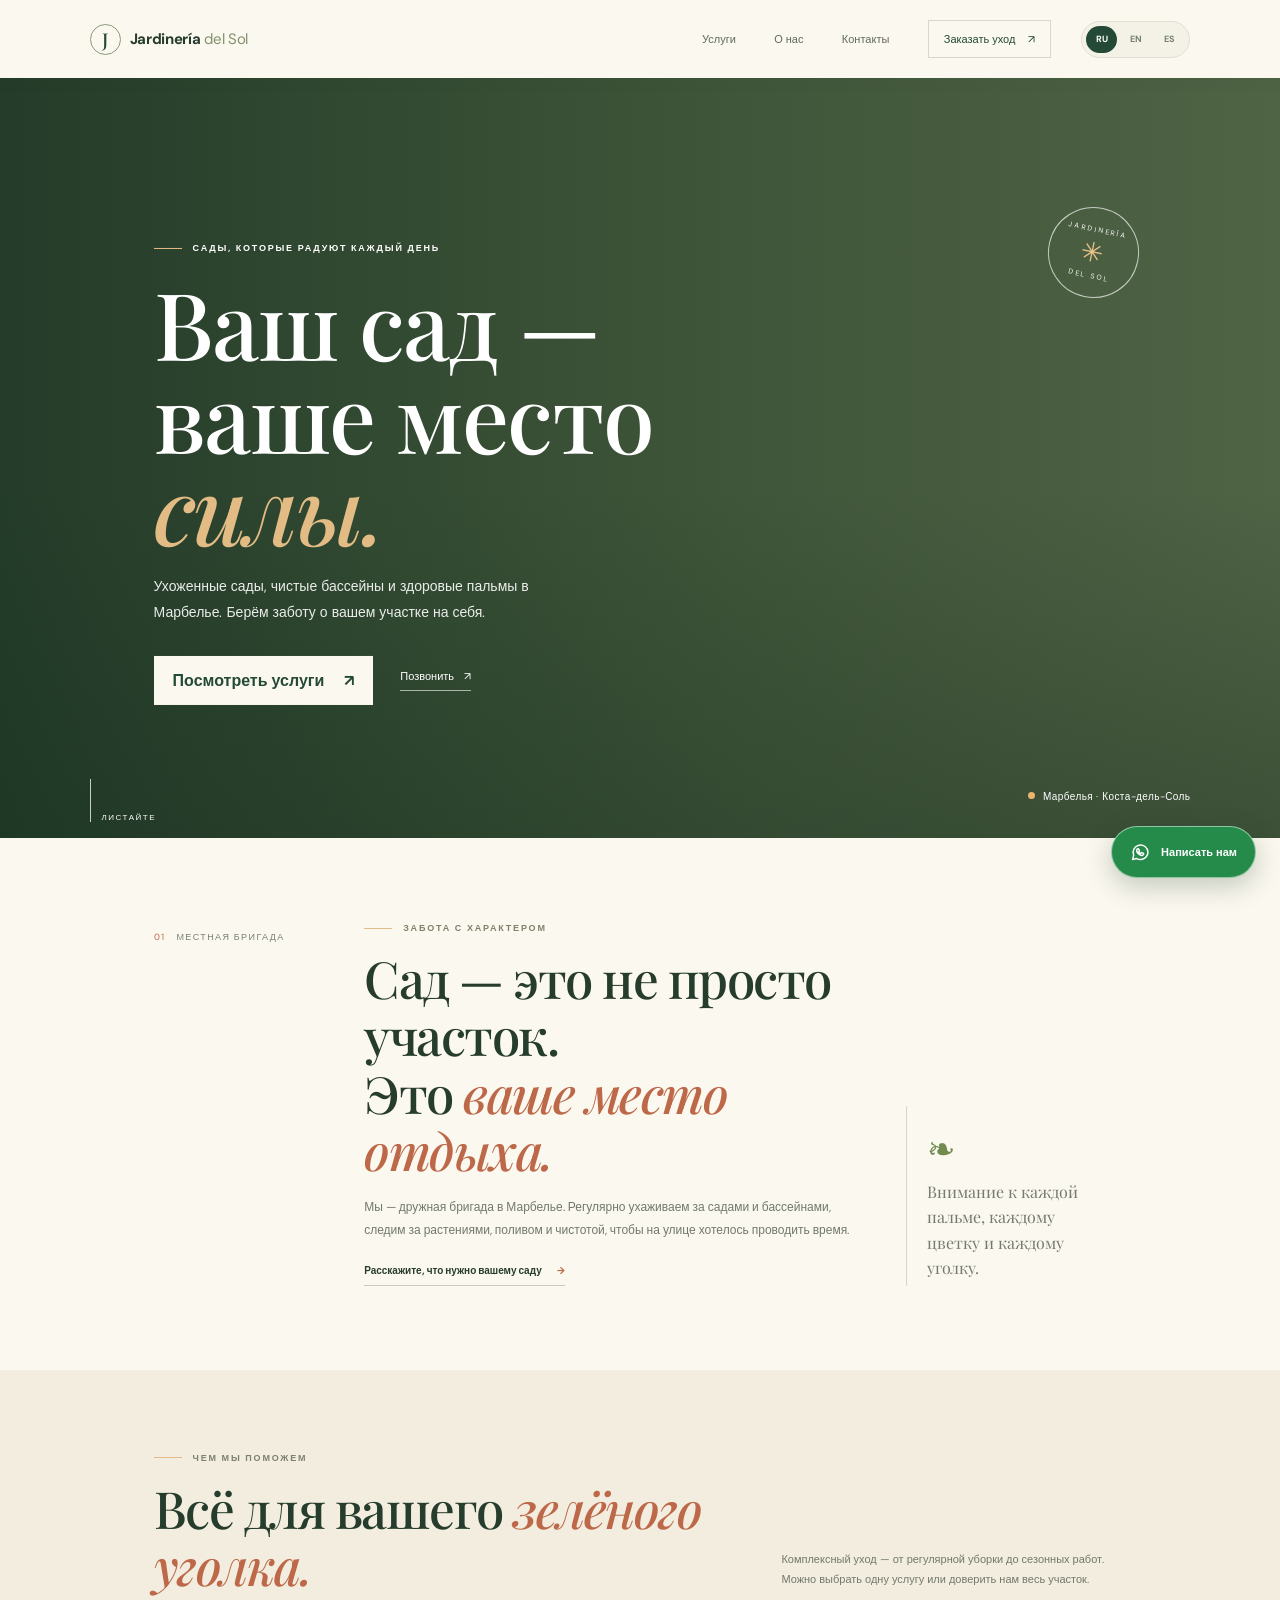
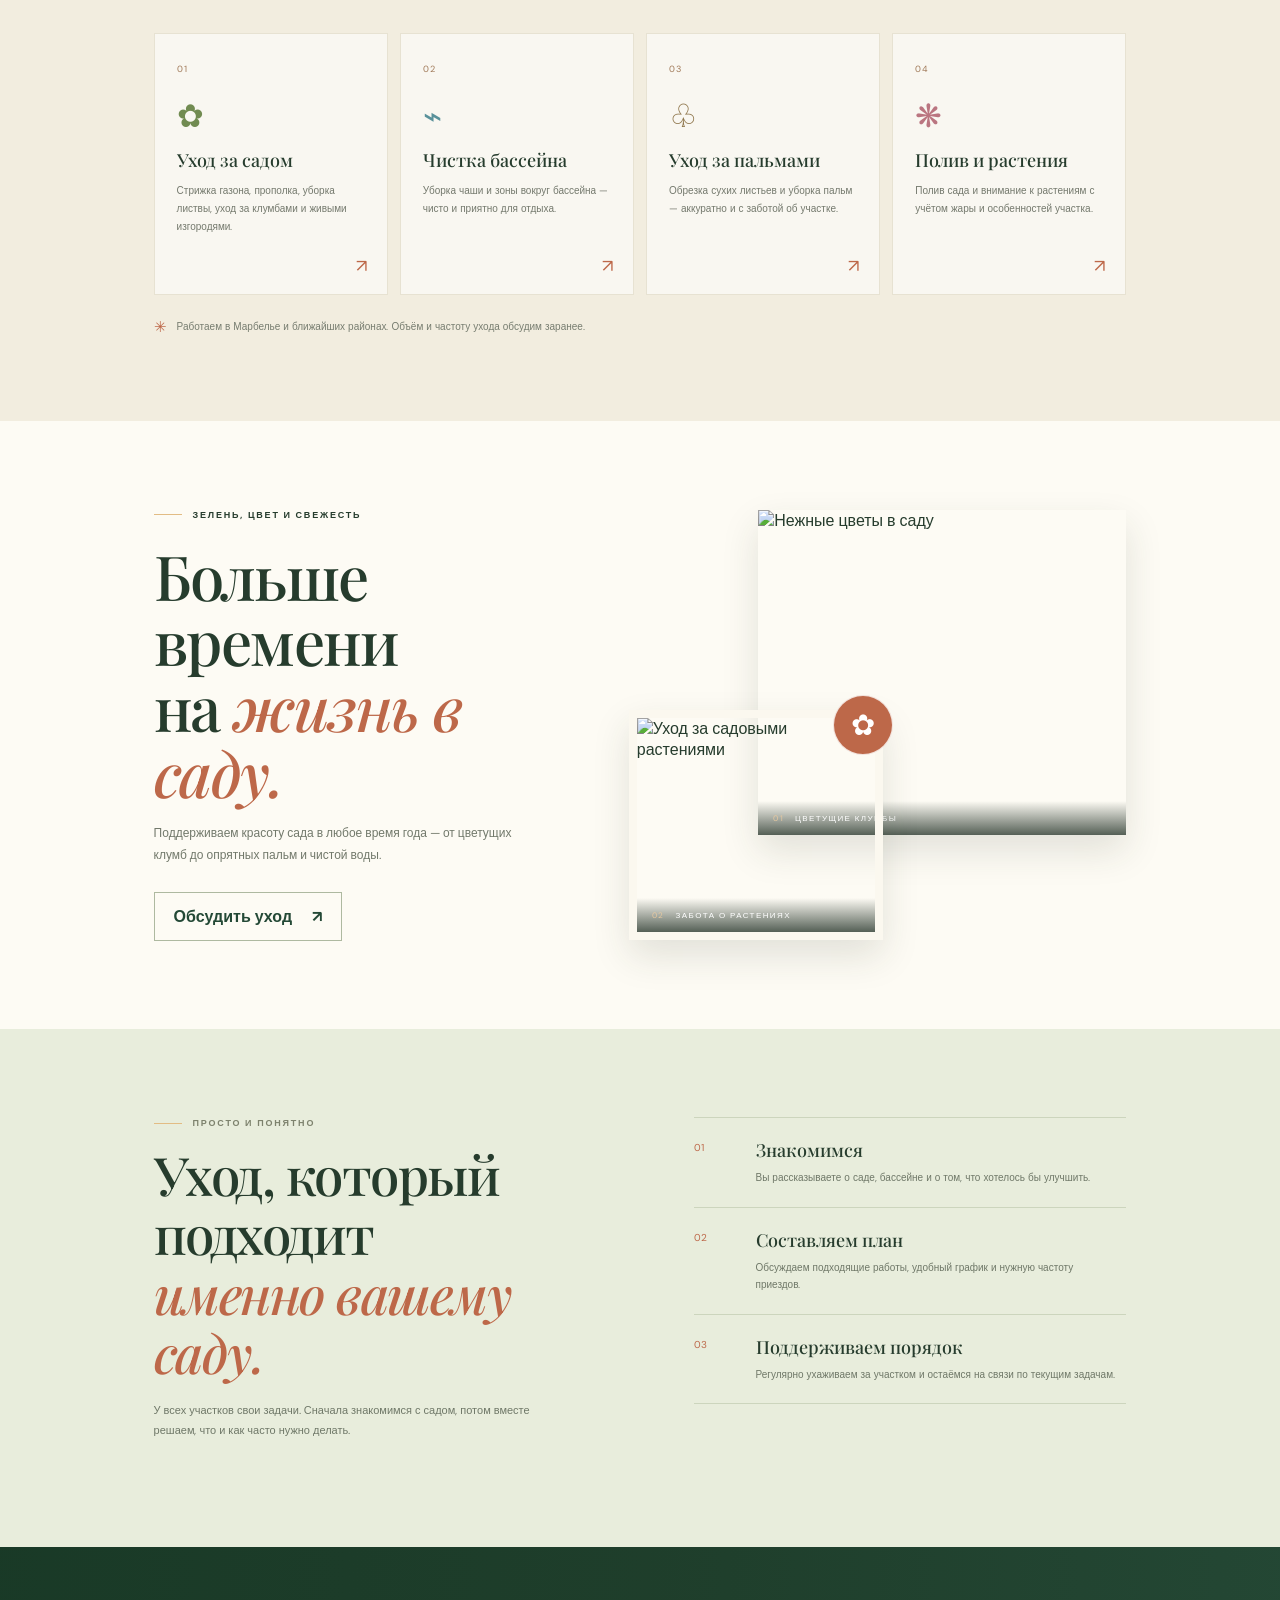
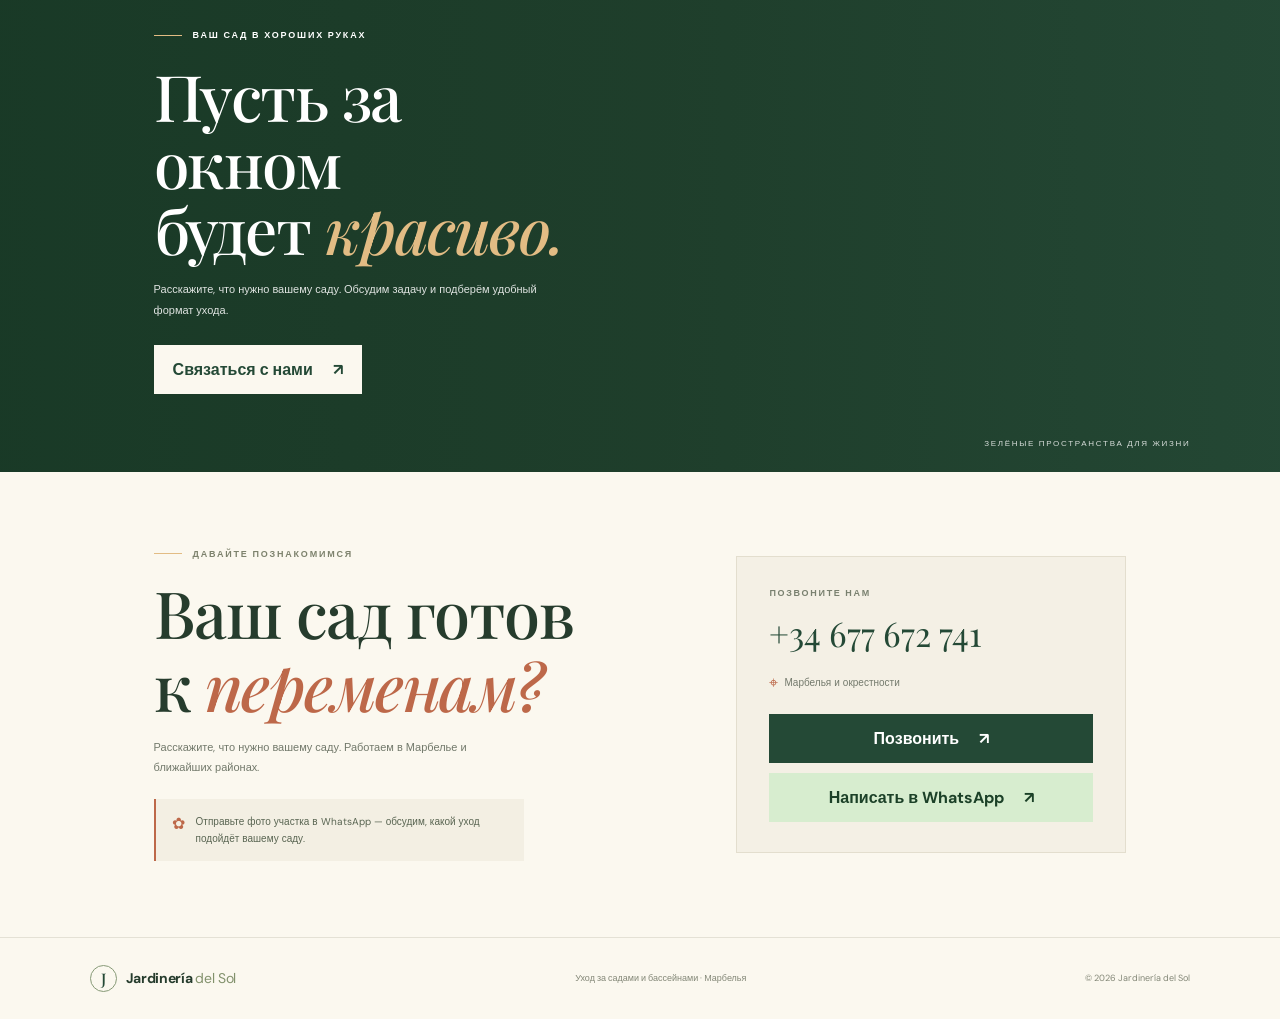
==== index.html @ 2e29b62a "Add files via upload" ====
<!doctype html>
<html lang="ru">
  <head>
    <meta charset="utf-8">
    <meta name="viewport" content="width=device-width, initial-scale=1">
    <meta name="theme-color" content="#244936">
    <meta name="description" content="Уход за садами, бассейнами и пальмами в Марбелье. Полив, сезонное обслуживание и забота о вашем участке.">
    <title>Jardinería del Sol | Сады и бассейны в Марбелье</title>
    <link rel="preconnect" href="https://fonts.googleapis.com">
    <link rel="preconnect" href="https://fonts.gstatic.com" crossorigin>
    <link href="https://fonts.googleapis.com/css2?family=DM+Sans:wght@400;500;600;700&family=Playfair+Display:wght@500;600;700&display=swap" rel="stylesheet">
    <link rel="stylesheet" href="style.css">
    <script src="script.js" defer></script>
  </head>
  <body>
    <header class="site-header">
      <a class="brand" href="#inicio" aria-label="Jardinería del Sol — на главную" data-i18n-aria-label="brandAria">
        <span class="brand-mark" aria-hidden="true">J</span>
        <span class="brand-name">Jardinería <span class="brand-light">del Sol</span></span>
      </a>
      <nav class="main-nav" id="main-nav" aria-label="Основная навигация" data-i18n-aria-label="navAria">
        <a href="#servicios" data-i18n="navServices">Услуги</a>
        <a href="#nosotros" data-i18n="navAbout">О нас</a>
        <a href="#contacto" data-i18n="navContact">Контакты</a>
        <a class="nav-cta" href="#contacto"><span data-i18n="navCta">Заказать уход</span><span aria-hidden="true">↗</span></a>
      </nav>
      <div class="header-tools">
        <div class="language-switch" role="group" aria-label="Выбрать язык" data-i18n-aria-label="languageAria">
          <button type="button" class="language-button is-active" data-lang="ru" aria-pressed="true">RU</button>
          <button type="button" class="language-button" data-lang="en" aria-pressed="false">EN</button>
          <button type="button" class="language-button" data-lang="es" aria-pressed="false">ES</button>
        </div>
        <button class="menu-toggle" type="button" aria-expanded="false" aria-controls="main-nav" aria-label="Открыть меню" data-i18n-aria-label="menuOpen">
          <span></span><span></span>
        </button>
      </div>
    </header>

    <main>
      <section class="hero" id="inicio">
        <div class="hero-photo" role="img" aria-label="Цветущий средиземноморский сад" data-i18n-aria-label="heroImage"></div>
        <div class="hero-shade"></div>
        <div class="hero-content">
          <p class="eyebrow"><span class="eyebrow-line"></span><span data-i18n="heroEyebrow">САДЫ, КОТОРЫЕ РАДУЮТ КАЖДЫЙ ДЕНЬ</span></p>
          <h1 data-i18n-html="heroTitle">Ваш сад —<br>ваше место <em>силы.</em></h1>
          <p class="hero-copy" data-i18n="heroCopy">Ухоженные сады, чистые бассейны и здоровые пальмы в Марбелье. Берём заботу о вашем участке на себя.</p>
          <div class="hero-actions">
            <a class="button button-light" href="#servicios"><span data-i18n="heroButton">Посмотреть услуги</span><span aria-hidden="true">↗</span></a>
            <a class="text-link call-link" href="#contacto" data-phone-link><span data-i18n="callNow">Позвонить</span><span aria-hidden="true">↗</span></a>
          </div>
        </div>
        <div class="hero-note"><span class="note-dot"></span><span data-i18n="location">Марбелья · Коста-дель-Соль</span></div>
        <a class="scroll-cue" href="#servicios" aria-label="Прокрутить к услугам" data-i18n-aria-label="scrollAria"><span></span><span data-i18n="scroll">ЛИСТАЙТЕ</span></a>
        <div class="hero-stamp"><span>JARDINERÍA</span><span class="stamp-leaf">✳</span><span>DEL SOL</span></div>
      </section>

      <section class="intro section-wrap" id="nosotros">
        <div class="intro-label"><span>01</span><span data-i18n="introLabel">МЕСТНАЯ БРИГАДА</span></div>
        <div class="intro-body">
          <p class="eyebrow eyebrow-dark"><span class="eyebrow-line"></span><span data-i18n="introEyebrow">ЗАБОТА С ХАРАКТЕРОМ</span></p>
          <h2 data-i18n-html="introTitle">Сад — это не просто участок.<br>Это <em>ваше место отдыха.</em></h2>
          <p data-i18n="introCopy">Мы — дружная бригада в Марбелье. Регулярно ухаживаем за садами и бассейнами, следим за растениями, поливом и чистотой, чтобы на улице хотелось проводить время.</p>
          <a class="underlined-link" href="#contacto"><span data-i18n="introLink">Расскажите, что нужно вашему саду</span><span aria-hidden="true">→</span></a>
        </div>
        <div class="intro-note">
          <span class="leaf-sprig" aria-hidden="true">❧</span>
          <p data-i18n="introNote">Внимание к каждой пальме, каждому цветку и каждому уголку.</p>
        </div>
      </section>

      <section class="services section-wrap" id="servicios">
        <div class="section-heading">
          <div>
            <p class="eyebrow eyebrow-dark"><span class="eyebrow-line"></span><span data-i18n="servicesEyebrow">ЧЕМ МЫ ПОМОЖЕМ</span></p>
            <h2 data-i18n-html="servicesTitle">Всё для вашего <em>зелёного уголка.</em></h2>
          </div>
          <p data-i18n="servicesCopy">Комплексный уход — от регулярной уборки до сезонных работ. Можно выбрать одну услугу или доверить нам весь участок.</p>
        </div>
        <div class="service-grid">
          <article class="service-card">
            <span class="service-number">01</span><span class="service-icon" aria-hidden="true">✿</span>
            <h3 data-i18n="serviceGardenTitle">Уход за садом</h3>
            <p data-i18n="serviceGardenCopy">Стрижка газона, прополка, уборка листвы, уход за клумбами и живыми изгородями.</p>
            <a href="#contacto" aria-label="Узнать об уходе за садом" data-i18n-aria-label="serviceGardenAria">↗</a>
          </article>
          <article class="service-card">
            <span class="service-number">02</span><span class="service-icon" aria-hidden="true">⌁</span>
            <h3 data-i18n="servicePoolTitle">Чистка бассейна</h3>
            <p data-i18n="servicePoolCopy">Уборка чаши и зоны вокруг бассейна — чисто и приятно для отдыха.</p>
            <a href="#contacto" aria-label="Узнать о чистке бассейна" data-i18n-aria-label="servicePoolAria">↗</a>
          </article>
          <article class="service-card">
            <span class="service-number">03</span><span class="service-icon" aria-hidden="true">♧</span>
            <h3 data-i18n="servicePalmTitle">Уход за пальмами</h3>
            <p data-i18n="servicePalmCopy">Обрезка сухих листьев и уборка пальм — аккуратно и с заботой об участке.</p>
            <a href="#contacto" aria-label="Узнать об уходе за пальмами" data-i18n-aria-label="servicePalmAria">↗</a>
          </article>
          <article class="service-card">
            <span class="service-number">04</span><span class="service-icon" aria-hidden="true">❋</span>
            <h3 data-i18n="serviceWaterTitle">Полив и растения</h3>
            <p data-i18n="serviceWaterCopy">Полив сада и внимание к растениям с учётом жары и особенностей участка.</p>
            <a href="#contacto" aria-label="Узнать о поливе сада" data-i18n-aria-label="serviceWaterAria">↗</a>
          </article>
        </div>
        <div class="service-footnote"><span aria-hidden="true">✳</span><span data-i18n="serviceFootnote">Работаем в Марбелье и ближайших районах. Объём и частоту ухода обсудим заранее.</span></div>
      </section>

      <section class="garden-showcase">
        <div class="showcase-heading">
          <p class="eyebrow"><span class="eyebrow-line"></span><span data-i18n="showcaseEyebrow">ЗЕЛЕНЬ, ЦВЕТ И СВЕЖЕСТЬ</span></p>
          <h2 data-i18n-html="showcaseTitle">Больше времени<br>на <em>жизнь в саду.</em></h2>
          <p data-i18n="showcaseCopy">Поддерживаем красоту сада в любое время года — от цветущих клумб до опрятных пальм и чистой воды.</p>
          <a class="button button-outline" href="#contacto"><span data-i18n="showcaseButton">Обсудить уход</span><span aria-hidden="true">↗</span></a>
        </div>
        <div class="showcase-collage">
          <figure class="garden-photo garden-photo-large">
            <img src="https://images.unsplash.com/photo-1490750967868-88aa4486c946?auto=format&fit=crop&w=1100&q=85" alt="Нежные цветы в саду" data-i18n-alt="flowersAlt">
            <figcaption><span>01</span><span data-i18n="captionFlowers">ЦВЕТУЩИЕ КЛУМБЫ</span></figcaption>
          </figure>
          <figure class="garden-photo garden-photo-small">
            <img src="https://images.unsplash.com/photo-1416879595882-3373a0480b5b?auto=format&fit=crop&w=900&q=85" alt="Уход за садовыми растениями" data-i18n-alt="plantsAlt">
            <figcaption><span>02</span><span data-i18n="captionPlants">ЗАБОТА О РАСТЕНИЯХ</span></figcaption>
          </figure>
          <span class="collage-flower" aria-hidden="true">✿</span>
        </div>
      </section>

      <section class="care section-wrap">
        <div class="care-heading">
          <p class="eyebrow eyebrow-dark"><span class="eyebrow-line"></span><span data-i18n="careEyebrow">ПРОСТО И ПОНЯТНО</span></p>
          <h2 data-i18n-html="careTitle">Уход, который подходит<br><em>именно вашему саду.</em></h2>
          <p data-i18n="careCopy">У всех участков свои задачи. Сначала знакомимся с садом, потом вместе решаем, что и как часто нужно делать.</p>
        </div>
        <div class="care-steps">
          <article><span>01</span><div><h3 data-i18n="stepOneTitle">Знакомимся</h3><p data-i18n="stepOneCopy">Вы рассказываете о саде, бассейне и о том, что хотелось бы улучшить.</p></div></article>
          <article><span>02</span><div><h3 data-i18n="stepTwoTitle">Составляем план</h3><p data-i18n="stepTwoCopy">Обсуждаем подходящие работы, удобный график и нужную частоту приездов.</p></div></article>
          <article><span>03</span><div><h3 data-i18n="stepThreeTitle">Поддерживаем порядок</h3><p data-i18n="stepThreeCopy">Регулярно ухаживаем за участком и остаёмся на связи по текущим задачам.</p></div></article>
        </div>
      </section>

      <section class="promise">
        <div class="promise-photo" role="img" aria-label="Зелёные растения в ухоженном саду" data-i18n-aria-label="promiseImage"></div>
        <div class="promise-content">
          <p class="eyebrow"><span class="eyebrow-line"></span><span data-i18n="promiseEyebrow">ВАШ САД В ХОРОШИХ РУКАХ</span></p>
          <h2 data-i18n-html="promiseTitle">Пусть за окном<br>будет <em>красиво.</em></h2>
          <p data-i18n="promiseCopy">Расскажите, что нужно вашему саду. Обсудим задачу и подберём удобный формат ухода.</p>
          <a class="button button-light" href="#contacto"><span data-i18n="promiseButton">Связаться с нами</span><span aria-hidden="true">↗</span></a>
        </div>
        <div class="promise-caption" data-i18n="promiseCaption">ЗЕЛЁНЫЕ ПРОСТРАНСТВА ДЛЯ ЖИЗНИ</div>
      </section>

      <section class="contact section-wrap" id="contacto">
        <div class="contact-copy">
          <p class="eyebrow eyebrow-dark"><span class="eyebrow-line"></span><span data-i18n="contactEyebrow">ДАВАЙТЕ ПОЗНАКОМИМСЯ</span></p>
          <h2 data-i18n-html="contactTitle">Ваш сад готов<br>к <em>переменам?</em></h2>
          <p data-i18n="contactCopy">Расскажите, что нужно вашему саду. Работаем в Марбелье и ближайших районах.</p>
          <div class="contact-tip"><span aria-hidden="true">✿</span><p data-i18n="contactTip">Отправьте фото участка в WhatsApp — обсудим, какой уход подойдёт вашему саду.</p></div>
        </div>
        <div class="contact-card">
          <span class="contact-card-label" data-i18n="contactCallLabel">ПОЗВОНИТЕ НАМ</span>
          <a class="contact-phone call-link" href="#contacto" data-phone-link data-phone-display>+34 XXX XXX XXX</a>
          <span class="contact-location"><span aria-hidden="true">⌖</span><span data-i18n="contactLocation">Марбелья и окрестности</span></span>
          <a class="button button-green call-link" href="#contacto" data-phone-link><span data-i18n="callNow">Позвонить</span><span aria-hidden="true">↗</span></a>
          <a class="button button-whatsapp" href="#contacto" data-whatsapp-link target="_blank" rel="noopener noreferrer"><span data-i18n="whatsappButton">Написать в WhatsApp</span><span aria-hidden="true">↗</span></a>
          <p class="phone-hint" data-phone-hint></p>
        </div>
      </section>
    </main>

    <section class="chat-widget" id="chat-widget" role="dialog" aria-labelledby="chat-title" aria-hidden="true" hidden>
      <div class="chat-header">
        <div class="chat-brand">
          <span class="chat-avatar" aria-hidden="true">J</span>
          <span><strong id="chat-title">Jardinería del Sol</strong><small data-i18n="chatSubtitle">Бригада по уходу за садами</small></span>
        </div>
        <button class="chat-close" type="button" aria-label="Закрыть чат" data-i18n-aria-label="chatClose">×</button>
      </div>
      <div class="chat-conversation" aria-live="polite">
        <span class="chat-time" data-i18n="chatTime">Обычно отвечаем в WhatsApp</span>
        <p class="chat-greeting" data-i18n="chatGreeting">Здравствуйте! Напишите нам — сообщение откроется в WhatsApp, и бригада ответит вам там.</p>
      </div>
      <form class="chat-form" id="chat-form">
        <label class="visually-hidden" for="chat-message" data-i18n="chatMessageLabel">Ваше сообщение</label>
        <textarea id="chat-message" rows="2" maxlength="1000" required placeholder="Напишите сообщение..." data-i18n-placeholder="chatPlaceholder"></textarea>
        <button class="chat-send" type="submit"><span data-i18n="chatSend">Отправить</span><span aria-hidden="true">↗</span></button>
      </form>
      <p class="chat-note" data-i18n="chatDelivery">Переписка продолжится в WhatsApp.</p>
    </section>
    <button class="whatsapp-float" id="chat-toggle" type="button" aria-expanded="false" aria-controls="chat-widget" aria-label="Открыть чат" data-i18n-aria-label="chatOpen">
      <svg class="whatsapp-icon" viewBox="0 0 24 24" fill="none" aria-hidden="true"><path d="M20.5 11.5a8.5 8.5 0 0 1-12.6 7.4L3 20l1.2-4.7A8.5 8.5 0 1 1 20.5 11.5Z"></path><path d="M8.2 8.1c.2-.5.4-.5.7-.5h.5c.2 0 .4.1.5.4l.7 1.6c.1.3.1.4 0 .6l-.5.6c-.2.2-.2.4 0 .6.4.7 1 1.3 1.7 1.7.2.1.4.1.6-.1l.6-.7c.2-.2.4-.2.6-.1l1.5.7c.3.1.4.3.4.5 0 .3-.2 1.1-.7 1.5-.5.4-1.1.6-1.8.4-1-.2-2.2-.8-3.4-1.9-1-.9-1.7-2.1-1.9-3.1-.2-.9.1-1.6.5-2.2Z"></path></svg>
      <span data-chat-toggle-label data-i18n="chatOpenButton">Написать нам</span>
    </button>

    <footer class="site-footer">
      <a class="brand footer-brand" href="#inicio"><span class="brand-mark" aria-hidden="true">J</span><span class="brand-name">Jardinería <span class="brand-light">del Sol</span></span></a>
      <span data-i18n="footerLine">Уход за садами и бассейнами · Марбелья</span>
      <span>© <span data-year></span> Jardinería del Sol</span>
    </footer>
  </body>
</html>
---- style.css ----
:root {
  color-scheme: light;
  --forest: #244936;
  --deep: #193827;
  --leaf: #718b51;
  --lime: #d3dd9b;
  --cream: #fbf8ef;
  --paper: #f2eddf;
  --ink: #263c2d;
  --muted: #788073;
  --terra: #bd6849;
  --pink: #e7b6a8;
  --serif: "Playfair Display", Georgia, serif;
  --sans: "DM Sans", Arial, sans-serif;
}

* { box-sizing: border-box; }
html { scroll-behavior: smooth; }
body { margin: 0; color: var(--ink); background: var(--cream); font-family: var(--sans); }
a { color: inherit; text-decoration: none; }
button { font: inherit; }
img { display: block; max-width: 100%; }

.site-header {
  position: sticky; top: 0; z-index: 20; min-height: 78px; padding: 0 7%;
  display: flex; align-items: center; justify-content: space-between; gap: 30px;
  background: rgba(251, 248, 239, .97); box-shadow: 0 3px 16px rgba(34, 52, 33, .06);
  backdrop-filter: blur(12px);
}
.brand { display: inline-flex; flex: 0 0 auto; align-items: center; gap: 9px; font-size: 15px; font-weight: 700; letter-spacing: -.3px; white-space: nowrap; }
.brand-name { font-size: 15px; }
.brand-mark { width: 31px; height: 31px; display: grid; place-items: center; border: 1px solid #879a77; border-radius: 50%; color: var(--forest); font-family: var(--serif); font-size: 19px; font-weight: 500; }
.brand-light { color: #82916c; font-weight: 400; }
.main-nav { display: flex; align-items: center; gap: clamp(17px, 3vw, 42px); margin-left: auto; color: #5f6b5c; font-size: 11px; }
.main-nav > a:not(.nav-cta):hover { color: var(--terra); }
.nav-cta { padding: 11px 15px; border: 1px solid #d5d9c8; color: var(--forest); white-space: nowrap; }
.nav-cta > span:last-child { padding-left: 13px; }
.header-tools { display: flex; align-items: center; gap: 17px; }
.language-switch { display: flex; gap: 3px; padding: 4px; border: 1px solid #e1dfd2; border-radius: 22px; background: #f4f1e7; }
.language-button { min-width: 31px; height: 27px; padding: 0 7px; border: 0; border-radius: 16px; background: transparent; color: #73806d; cursor: pointer; font-size: 9px; font-weight: 700; transition: background .2s, color .2s; }
.language-button:hover { color: var(--forest); }
.language-button.is-active { color: white; background: var(--forest); }
.menu-toggle { display: none; }

.hero { position: relative; min-height: 680px; height: min(760px, 80vw); overflow: hidden; color: white; background: #526647; }
.hero-photo, .hero-shade, .promise-photo { position: absolute; inset: 0; }
.hero-photo { background: url("https://images.unsplash.com/photo-1585320806297-9794b3e4eeae?auto=format&fit=crop&w=2200&q=88") center 55%/cover; transform: scale(1.015); }
.hero-shade { background: linear-gradient(90deg, rgba(20, 46, 31, .75), rgba(31, 57, 34, .35) 58%, rgba(32, 54, 35, .06)), linear-gradient(0deg, rgba(20, 39, 27, .32), transparent 46%); }
.hero-content { position: absolute; top: 49%; left: 12%; width: min(700px, 75%); transform: translateY(-45%); }
.eyebrow { display: flex; align-items: center; gap: 11px; margin: 0 0 22px; font-size: 9px; font-weight: 700; letter-spacing: 1.8px; }
.eyebrow-line { display: inline-block; flex: 0 0 auto; width: 28px; height: 1px; background: #e2bc84; }
h1, h2, h3, p, figure { margin-top: 0; }
h1, h2 { font-family: var(--serif); font-weight: 500; letter-spacing: -1.5px; }
h1 { max-width: 680px; margin-bottom: 20px; font-size: clamp(58px, 7.3vw, 98px); line-height: .99; }
h1 em, h2 em { color: #e2bc84; font-weight: 500; }
.hero-copy { max-width: 445px; margin-bottom: 30px; color: rgba(255,255,255,.9); font-size: 14px; line-height: 1.85; }
.hero-actions { display: flex; align-items: center; gap: 27px; }
.button { min-height: 49px; display: inline-flex; align-items: center; justify-content: center; gap: 20px; padding: 0 19px; font-size: 11px; font-weight: 700; transition: transform .2s, background .2s, color .2s; }
.button:hover { transform: translateY(-2px); }
.button span { font-size: 16px; }
.button-light { color: var(--forest); background: #fbf8ef; }
.button-light:hover { background: var(--lime); }
.text-link { padding: 0 0 7px; border-bottom: 1px solid rgba(255,255,255,.6); font-size: 11px; }
.text-link span + span { padding-left: 10px; }
.hero-note { position: absolute; right: 7%; bottom: 35px; font-size: 10px; letter-spacing: .4px; }
.note-dot { display: inline-block; width: 7px; height: 7px; margin: 0 8px 1px 0; border-radius: 50%; background: #ecb46c; }
.scroll-cue { position: absolute; left: 7%; bottom: 0; height: 75px; display: flex; align-items: flex-end; gap: 11px; padding-bottom: 16px; font-size: 8px; letter-spacing: 1.5px; }
.scroll-cue > span:first-child { width: 1px; height: 43px; background: rgba(255,255,255,.75); }
.hero-stamp { position: absolute; right: 11%; top: 17%; width: 91px; height: 91px; display: flex; align-items: center; justify-content: center; flex-direction: column; border: 1px solid rgba(255,255,255,.68); border-radius: 50%; color: white; font-size: 7px; letter-spacing: 2px; transform: rotate(12deg); }
.stamp-leaf { margin: 1px 0; color: #eac28a; font-size: 27px; }

.section-wrap { padding-right: 12%; padding-left: 12%; }
.intro { min-height: 400px; display: grid; grid-template-columns: .8fr 2.3fr 1fr; gap: 34px; align-items: center; padding-top: 84px; padding-bottom: 84px; }
.intro-label { align-self: start; padding-top: 9px; color: var(--muted); font-size: 9px; letter-spacing: 1.4px; }
.intro-label span:first-child { margin-right: 11px; color: var(--terra); }
.eyebrow-dark { margin-bottom: 16px; color: #7d826d; }
.intro h2, .section-heading h2, .care-heading h2, .contact h2 { margin: 0 0 17px; font-size: clamp(38px, 4vw, 52px); line-height: 1.12; }
.intro h2 em, .section-heading h2 em, .care-heading h2 em, .contact h2 em { color: var(--terra); }
.intro-body > p:not(.eyebrow) { max-width: 530px; margin-bottom: 13px; color: #72796b; font-size: 12px; line-height: 1.9; }
.underlined-link { display: inline-flex; align-items: center; gap: 15px; margin-top: 9px; padding-bottom: 8px; border-bottom: 1px solid #c9cdbb; font-size: 10px; font-weight: 700; }
.underlined-link > span:last-child { color: var(--terra); }
.intro-note { align-self: end; max-width: 190px; padding: 18px 0 5px 20px; border-left: 1px solid #d9d4c3; }
.leaf-sprig { color: var(--leaf); font-family: var(--serif); font-size: 34px; }
.intro-note p { margin: 9px 0 0; color: #747a6e; font-family: var(--serif); font-size: 16px; line-height: 1.6; }

.services { padding-top: 82px; padding-bottom: 84px; background: var(--paper); }
.section-heading { display: flex; align-items: end; justify-content: space-between; gap: 40px; margin-bottom: 38px; }
.section-heading h2 { margin-bottom: 0; }
.section-heading > p { max-width: 345px; margin: 0 0 5px; color: #72796b; font-size: 11px; line-height: 1.85; }
.service-grid { display: grid; grid-template-columns: repeat(4, 1fr); gap: 12px; }
.service-card { position: relative; min-height: 262px; padding: 22px 22px 48px; border: 1px solid #e7e2d2; background: rgba(255,255,255,.56); transition: transform .2s, background .2s, box-shadow .2s; }
.service-card:hover { transform: translateY(-5px); background: #fffdf7; box-shadow: 0 12px 30px rgba(62, 74, 47, .08); }
.service-number { color: #a07958; font-size: 9px; letter-spacing: 1px; }
.service-icon { display: block; margin: 15px 0 13px; color: var(--leaf); font-family: var(--serif); font-size: 32px; }
.service-card:nth-child(2) .service-icon { color: #59919a; }
.service-card:nth-child(3) .service-icon { color: #8d7449; }
.service-card:nth-child(4) .service-icon { color: #ba7580; }
.service-card h3 { margin-bottom: 10px; font-family: var(--serif); font-size: 18px; font-weight: 500; }
.service-card p { margin-bottom: 0; color: #74796d; font-size: 10px; line-height: 1.8; }
.service-card > a { position: absolute; right: 20px; bottom: 16px; color: var(--terra); font-size: 18px; }
.service-footnote { display: flex; align-items: center; gap: 10px; margin-top: 22px; color: #777d70; font-size: 10px; }
.service-footnote span:first-child { color: var(--terra); font-size: 15px; }

.garden-showcase { min-height: 600px; display: grid; grid-template-columns: .9fr 1.1fr; align-items: center; gap: 7%; padding: 88px 12%; overflow: hidden; background: #fdfbf4; }
.showcase-heading { max-width: 430px; }
.showcase-heading h2 { margin-bottom: 16px; font-size: clamp(42px, 5vw, 62px); line-height: 1.06; }
.showcase-heading h2 em { color: var(--terra); }
.showcase-heading > p:not(.eyebrow) { max-width: 360px; margin-bottom: 25px; color: #72796b; font-size: 12px; line-height: 1.9; }
.button-outline { border: 1px solid #aeb9a0; color: var(--forest); }
.button-outline:hover { background: #e7edd8; }
.showcase-collage { position: relative; min-height: 430px; }
.garden-photo { position: absolute; overflow: hidden; margin: 0; box-shadow: 0 16px 35px rgba(46, 54, 39, .13); }
.garden-photo img { width: 100%; height: 100%; object-fit: cover; transition: transform .5s; }
.garden-photo:hover img { transform: scale(1.04); }
.garden-photo-large { top: 0; right: 0; width: 74%; height: 325px; }
.garden-photo-small { bottom: 0; left: 0; width: 51%; height: 230px; border: 8px solid var(--cream); }
.garden-photo figcaption { position: absolute; right: 0; bottom: 0; left: 0; display: flex; gap: 11px; padding: 12px 15px; color: white; background: linear-gradient(transparent, rgba(22, 38, 27, .73)); font-size: 8px; letter-spacing: 1.4px; }
.garden-photo figcaption span:first-child { color: #e7c89f; }
.collage-flower { position: absolute; top: 43%; left: 41%; display: grid; width: 60px; height: 60px; place-items: center; border: 1px solid rgba(255,255,255,.8); border-radius: 50%; color: white; background: var(--terra); font-size: 29px; }

.care { display: grid; grid-template-columns: 1fr 1fr; gap: 11%; padding-top: 88px; padding-bottom: 95px; background: #e8eddc; }
.care-heading h2 { font-size: clamp(39px, 4.2vw, 53px); }
.care-heading > p:last-child { max-width: 400px; color: #6f7868; font-size: 11px; line-height: 1.9; }
.care-steps { border-top: 1px solid #ccd5bd; }
.care-steps article { display: grid; grid-template-columns: 45px 1fr; gap: 17px; padding: 20px 0; border-bottom: 1px solid #ccd5bd; }
.care-steps article > span { padding-top: 3px; color: var(--terra); font-size: 10px; }
.care-steps h3 { margin-bottom: 7px; font-family: var(--serif); font-size: 18px; font-weight: 500; }
.care-steps p { max-width: 365px; margin-bottom: 0; color: #6f7868; font-size: 10px; line-height: 1.75; }

.promise { position: relative; min-height: 450px; overflow: hidden; color: white; background: var(--forest); }
.promise-photo { background: url("https://images.unsplash.com/photo-1585320806297-9794b3e4eeae?auto=format&fit=crop&w=2000&q=85") center 46%/cover; }
.promise::after { position: absolute; inset: 0; content: ""; background: linear-gradient(90deg, rgba(24,56,37,.9), rgba(28,57,38,.68) 52%, rgba(32,55,36,.12)); }
.promise-content { position: relative; z-index: 1; width: min(600px, 75%); padding: 82px 0 78px 12%; }
.promise-content h2 { margin-bottom: 16px; font-size: clamp(46px, 5vw, 64px); line-height: 1.04; }
.promise-content > p:not(.eyebrow) { max-width: 390px; margin-bottom: 24px; color: rgba(255,255,255,.86); font-size: 11px; line-height: 1.9; }
.promise-caption { position: absolute; z-index: 1; right: 7%; bottom: 24px; color: rgba(255,255,255,.82); font-size: 8px; letter-spacing: 1.7px; }

.contact { min-height: 390px; display: flex; align-items: center; justify-content: space-between; gap: 40px; padding-top: 76px; padding-bottom: 76px; }
.contact-copy { max-width: 460px; }
.contact-copy h2 { font-size: clamp(46px, 5.2vw, 65px); }
.contact-copy > p:not(.eyebrow) { max-width: 355px; color: #72796b; font-size: 11px; line-height: 1.8; }
.contact-tip { max-width: 370px; display: flex; align-items: flex-start; gap: 11px; margin-top: 21px; padding: 14px 16px; border-left: 2px solid var(--terra); background: #f3efe3; }
.contact-tip > span { color: var(--terra); font-size: 16px; }
.contact-tip p { margin: 0; color: #596552; font-size: 10px; line-height: 1.7; }
.contact-card { width: min(390px, 48%); padding: 30px 32px; border: 1px solid #e3dece; background: #f4f0e5; }
.contact-card-label { display: block; margin-bottom: 11px; color: #79806f; font-size: 9px; font-weight: 700; letter-spacing: 1.7px; }
.contact-phone { display: inline-block; margin-bottom: 16px; color: var(--forest); font-family: var(--serif); font-size: clamp(25px, 3vw, 34px); }
.contact-location { display: flex; align-items: center; gap: 6px; margin-bottom: 21px; color: #747a6d; font-size: 10px; }
.contact-location > span:first-child { color: var(--terra); font-size: 16px; }
.button-green { width: 100%; color: white; background: var(--forest); }
.button-green:hover { background: #396648; }
.button-whatsapp { width: 100%; margin-top: 10px; color: #1c4128; background: #d7edcf; }
.button-whatsapp:hover { background: #c4e6b7; }
.phone-hint { margin: 10px 0 0; color: #8b5e46; font-size: 10px; line-height: 1.5; }
.phone-hint:empty { display: none; }

.chat-widget { position: fixed; right: 24px; bottom: 86px; z-index: 19; width: min(360px, calc(100vw - 32px)); overflow: hidden; border: 1px solid #e3e5d8; border-radius: 16px; background: white; box-shadow: 0 16px 55px rgba(27, 48, 30, .22); }
.chat-widget[hidden] { display: none; }
.chat-header { display: flex; align-items: center; justify-content: space-between; padding: 15px 17px; color: white; background: var(--forest); }
.chat-brand { display: flex; align-items: center; gap: 10px; }
.chat-avatar { width: 35px; height: 35px; display: grid; place-items: center; border: 1px solid rgba(255,255,255,.6); border-radius: 50%; font-family: var(--serif); font-size: 19px; }
.chat-brand strong, .chat-brand small { display: block; }
.chat-brand strong { margin-bottom: 3px; font-size: 12px; }
.chat-brand small { color: rgba(255,255,255,.75); font-size: 9px; }
.chat-close { width: 30px; height: 30px; border: 0; border-radius: 50%; color: white; background: rgba(255,255,255,.13); cursor: pointer; font-size: 22px; line-height: 1; }
.chat-conversation { min-height: 125px; padding: 17px; background: #fbfaf6; }
.chat-time { display: block; margin-bottom: 12px; color: #858b7d; font-size: 9px; }
.chat-greeting { max-width: 290px; margin: 0; padding: 12px 14px; border: 1px solid #eceadd; border-radius: 4px 14px 14px 14px; color: #485444; background: white; font-size: 11px; line-height: 1.65; }
.chat-form { display: flex; align-items: end; gap: 9px; padding: 12px 14px 8px; border-top: 1px solid #efeee8; }
.chat-form textarea { min-width: 0; flex: 1; resize: vertical; padding: 11px 12px; border: 1px solid #dedfd4; border-radius: 10px; outline: none; color: var(--ink); background: #fff; font: 11px/1.5 var(--sans); }
.chat-form textarea:focus { border-color: #83966d; box-shadow: 0 0 0 2px rgba(113,139,81,.13); }
.chat-form textarea::placeholder { color: #91968a; }
.chat-send { min-height: 38px; display: inline-flex; align-items: center; gap: 8px; padding: 0 12px; border: 0; border-radius: 9px; color: white; background: var(--forest); cursor: pointer; font-size: 10px; font-weight: 700; }
.chat-send:hover { background: #396648; }
.chat-send span:last-child { font-size: 14px; }
.chat-note { margin: 0; padding: 0 15px 13px; color: #848a7e; font-size: 9px; line-height: 1.5; }
.visually-hidden { position: absolute; width: 1px; height: 1px; overflow: hidden; clip: rect(0,0,0,0); white-space: nowrap; clip-path: inset(50%); }
.whatsapp-float { position: fixed; right: 24px; bottom: 22px; z-index: 15; display: inline-flex; min-height: 52px; align-items: center; gap: 10px; padding: 0 18px; border: 1px solid rgba(255,255,255,.5); border-radius: 28px; color: white; background: #258b4a; box-shadow: 0 8px 26px rgba(27, 62, 37, .25); cursor: pointer; font-size: 11px; font-weight: 700; transition: transform .2s, background .2s; }
.whatsapp-float:hover { transform: translateY(-3px); background: #1f783f; }
.whatsapp-icon { width: 21px; height: 21px; stroke: currentColor; stroke-width: 1.7; stroke-linecap: round; stroke-linejoin: round; }

.site-footer { min-height: 82px; display: flex; align-items: center; justify-content: space-between; gap: 15px; padding: 15px 7%; border-top: 1px solid #e4e1d5; color: #838777; font-size: 9px; }
.footer-brand { color: var(--ink); font-size: 15px; }
.footer-brand .brand-name { font-size: 14px; }
.footer-brand .brand-mark { width: 27px; height: 27px; font-size: 16px; }

@media (min-width: 1500px) {
  .hero { height: 790px; }
  .garden-showcase { padding-right: 15%; padding-left: 15%; }
}
@media (max-width: 1050px) {
  .site-header { padding-right: 4%; padding-left: 4%; gap: 18px; }
  .main-nav { gap: 17px; }
  .section-wrap { padding-right: 8%; padding-left: 8%; }
  .garden-showcase { padding-right: 8%; padding-left: 8%; }
  .promise-content { padding-left: 8%; }
  .service-card { padding-right: 15px; padding-left: 15px; }
}
@media (max-width: 760px) {
  .site-header { min-height: 70px; padding: 0 5%; }
  .main-nav { position: absolute; top: 70px; right: 0; left: 0; display: none; align-items: stretch; gap: 0; padding: 10px 5% 19px; background: var(--cream); box-shadow: 0 12px 20px rgba(20, 40, 30, .1); }
  .main-nav.is-open { display: flex; flex-direction: column; }
  .main-nav > a:not(.nav-cta) { padding: 13px 0; border-bottom: 1px solid #e3e3d6; }
  .nav-cta { margin-top: 13px; text-align: center; }
  .menu-toggle { display: flex; width: 37px; height: 37px; flex-direction: column; justify-content: center; gap: 6px; padding: 8px; border: 0; background: transparent; cursor: pointer; }
  .menu-toggle span { display: block; width: 21px; height: 1px; background: var(--forest); }
  .hero { min-height: 650px; height: calc(100svh - 70px); max-height: 790px; }
  .hero-photo { background-position: 58% center; }
  .hero-shade { background: linear-gradient(90deg, rgba(20,46,31,.75), rgba(31,57,34,.34)), linear-gradient(0deg, rgba(20,39,27,.35), transparent 48%); }
  .hero-content { top: 46%; left: 7%; width: 87%; }
  h1 { font-size: clamp(57px, 12vw, 78px); }
  .hero-copy { max-width: 380px; font-size: 13px; }
  .hero-actions { align-items: flex-start; flex-direction: column; gap: 19px; }
  .hero-note { right: 7%; bottom: 20px; }
  .scroll-cue { left: 7%; height: 60px; padding-bottom: 11px; }
  .scroll-cue > span:first-child { height: 32px; }
  .hero-stamp { top: 8%; right: 7%; width: 72px; height: 72px; font-size: 6px; }
  .stamp-leaf { font-size: 22px; }
  .section-wrap { padding-right: 7%; padding-left: 7%; }
  .intro { min-height: auto; grid-template-columns: 1fr; gap: 20px; padding-top: 62px; padding-bottom: 65px; }
  .intro-label { padding-top: 0; }
  .intro h2, .section-heading h2 { font-size: 41px; }
  .intro-note { display: flex; max-width: none; align-items: center; gap: 13px; align-self: auto; padding: 0; border: 0; }
  .intro-note p { max-width: 260px; margin: 0; font-size: 14px; }
  .leaf-sprig { font-size: 30px; }
  .services { padding-top: 63px; padding-bottom: 65px; }
  .section-heading { align-items: flex-start; flex-direction: column; gap: 15px; margin-bottom: 27px; }
  .section-heading > p { max-width: 410px; }
  .service-grid { grid-template-columns: 1fr 1fr; gap: 9px; }
  .service-card { min-height: 244px; padding: 17px 15px 42px; }
  .service-card h3 { font-size: 17px; }
  .service-card p { font-size: 10px; }
  .service-footnote { align-items: flex-start; line-height: 1.6; }
  .garden-showcase { grid-template-columns: 1fr; gap: 35px; padding: 66px 7% 72px; }
  .showcase-heading h2 { font-size: 49px; }
  .showcase-collage { min-height: 390px; }
  .garden-photo-large { height: 290px; }
  .garden-photo-small { height: 205px; }
  .care { grid-template-columns: 1fr; gap: 25px; padding-top: 65px; padding-bottom: 69px; }
  .care-heading h2 { font-size: 43px; }
  .promise { min-height: 450px; }
  .promise-photo { background-position: 58% center; }
  .promise::after { background: linear-gradient(90deg, rgba(24,56,37,.83), rgba(28,57,38,.53)), linear-gradient(0deg, rgba(24,56,37,.25), transparent); }
  .promise-content { width: 91%; padding: 76px 0 74px 7%; }
  .promise-content h2 { font-size: 51px; }
  .contact { align-items: stretch; flex-direction: column; gap: 18px; padding-top: 64px; padding-bottom: 65px; }
  .contact-copy h2 { font-size: 54px; }
  .contact-card { width: 100%; padding: 24px; }
  .contact-phone { font-size: 29px; }
  .chat-widget { right: 14px; bottom: 73px; }
  .whatsapp-float { right: 14px; bottom: 14px; min-height: 48px; padding: 0 15px; }
  .site-footer { min-height: 104px; flex-wrap: wrap; padding: 18px 7%; }
  .site-footer > span:nth-child(2) { order: 3; width: 100%; }
}
@media (max-width: 400px) {
  .brand { gap: 5px; font-size: 12px; }
  .brand-mark { width: 27px; height: 27px; font-size: 16px; }
  .brand-name { font-size: 12px; }
  .site-header { gap: 4px; padding-right: 4%; padding-left: 4%; }
  .header-tools { gap: 4px; }
  .language-switch { gap: 0; padding: 3px; }
  .language-button { min-width: 25px; height: 24px; padding: 0 4px; font-size: 8px; }
  .menu-toggle { width: 32px; }
  .hero { min-height: 620px; }
  h1 { font-size: 55px; }
  .contact-copy h2 { font-size: 44px; }
  .service-card { min-height: 258px; padding-right: 12px; padding-left: 12px; }
  .service-card h3 { font-size: 15px; }
  .showcase-collage { min-height: 335px; }
  .garden-photo-large { height: 250px; }
  .garden-photo-small { height: 175px; }
}
@media (prefers-reduced-motion: reduce) {
  html { scroll-behavior: auto; }
  *, *::before, *::after { transition-duration: .01ms !important; }
}
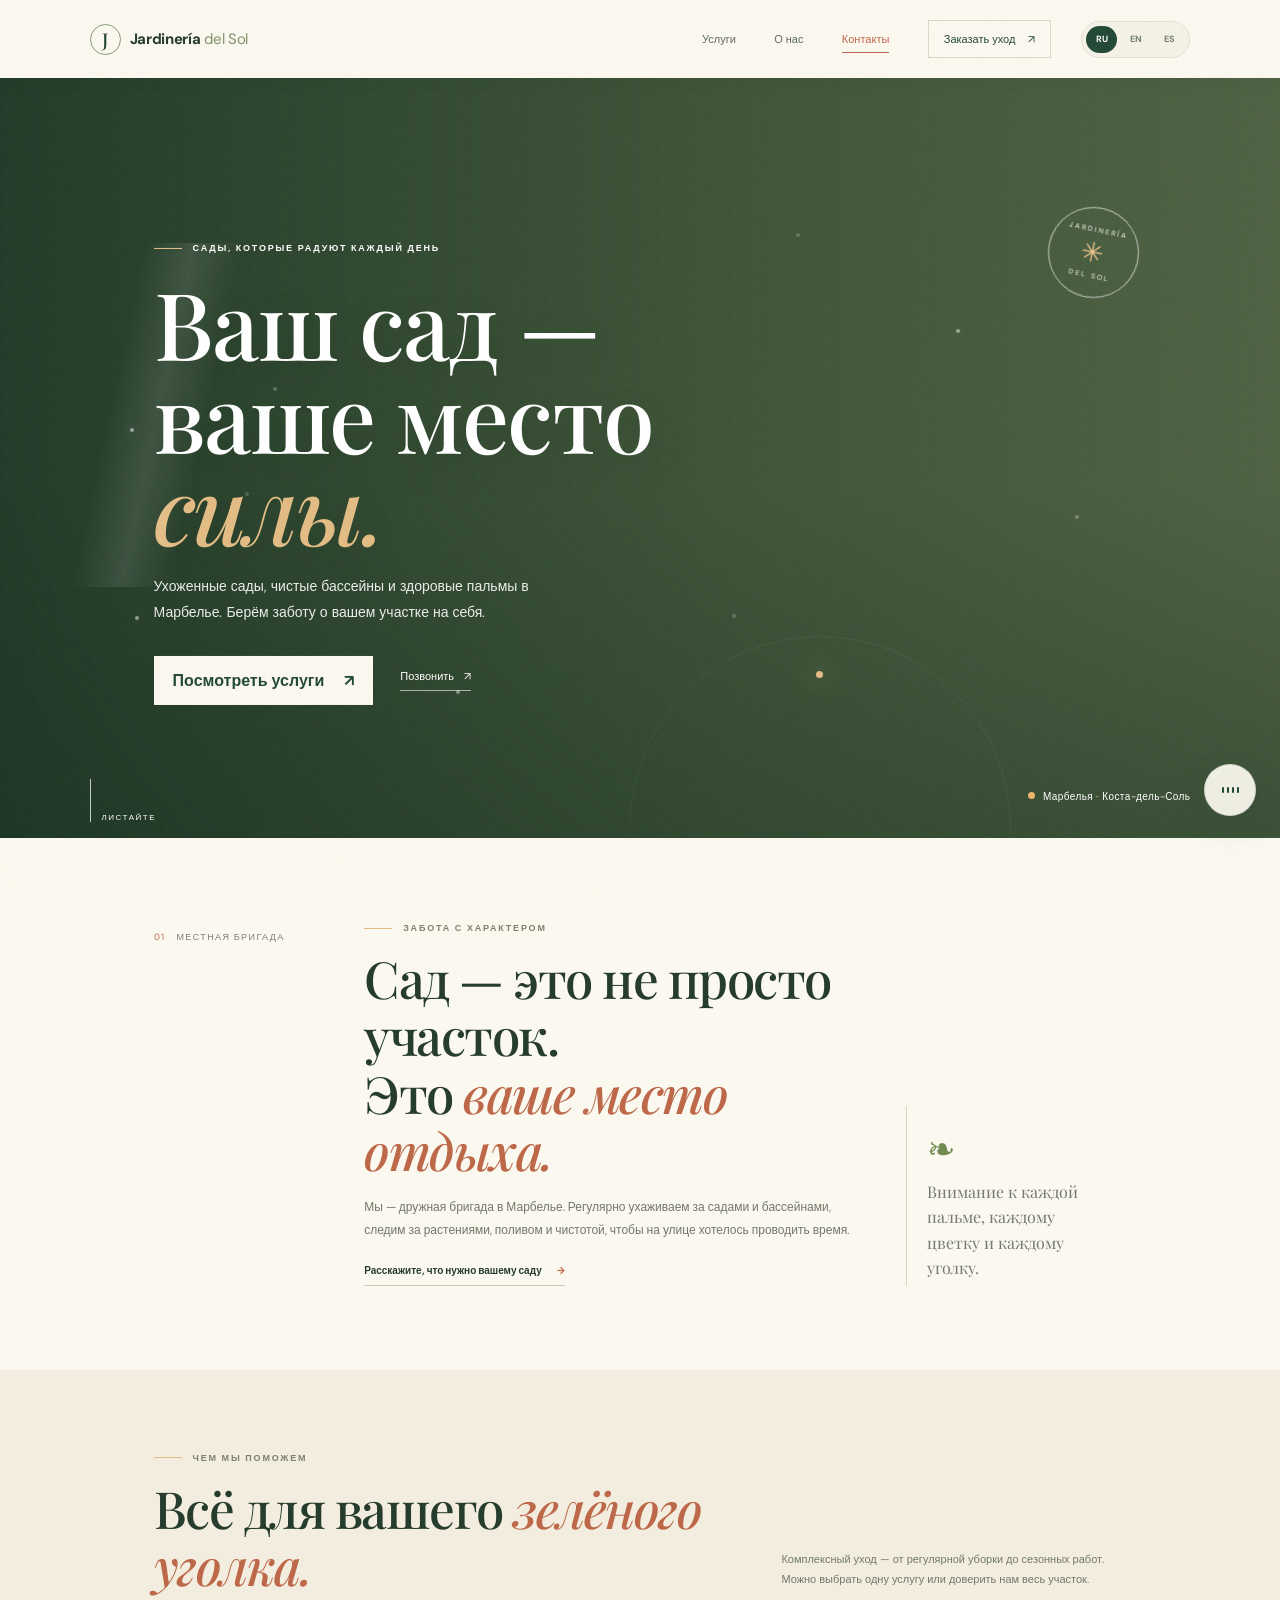
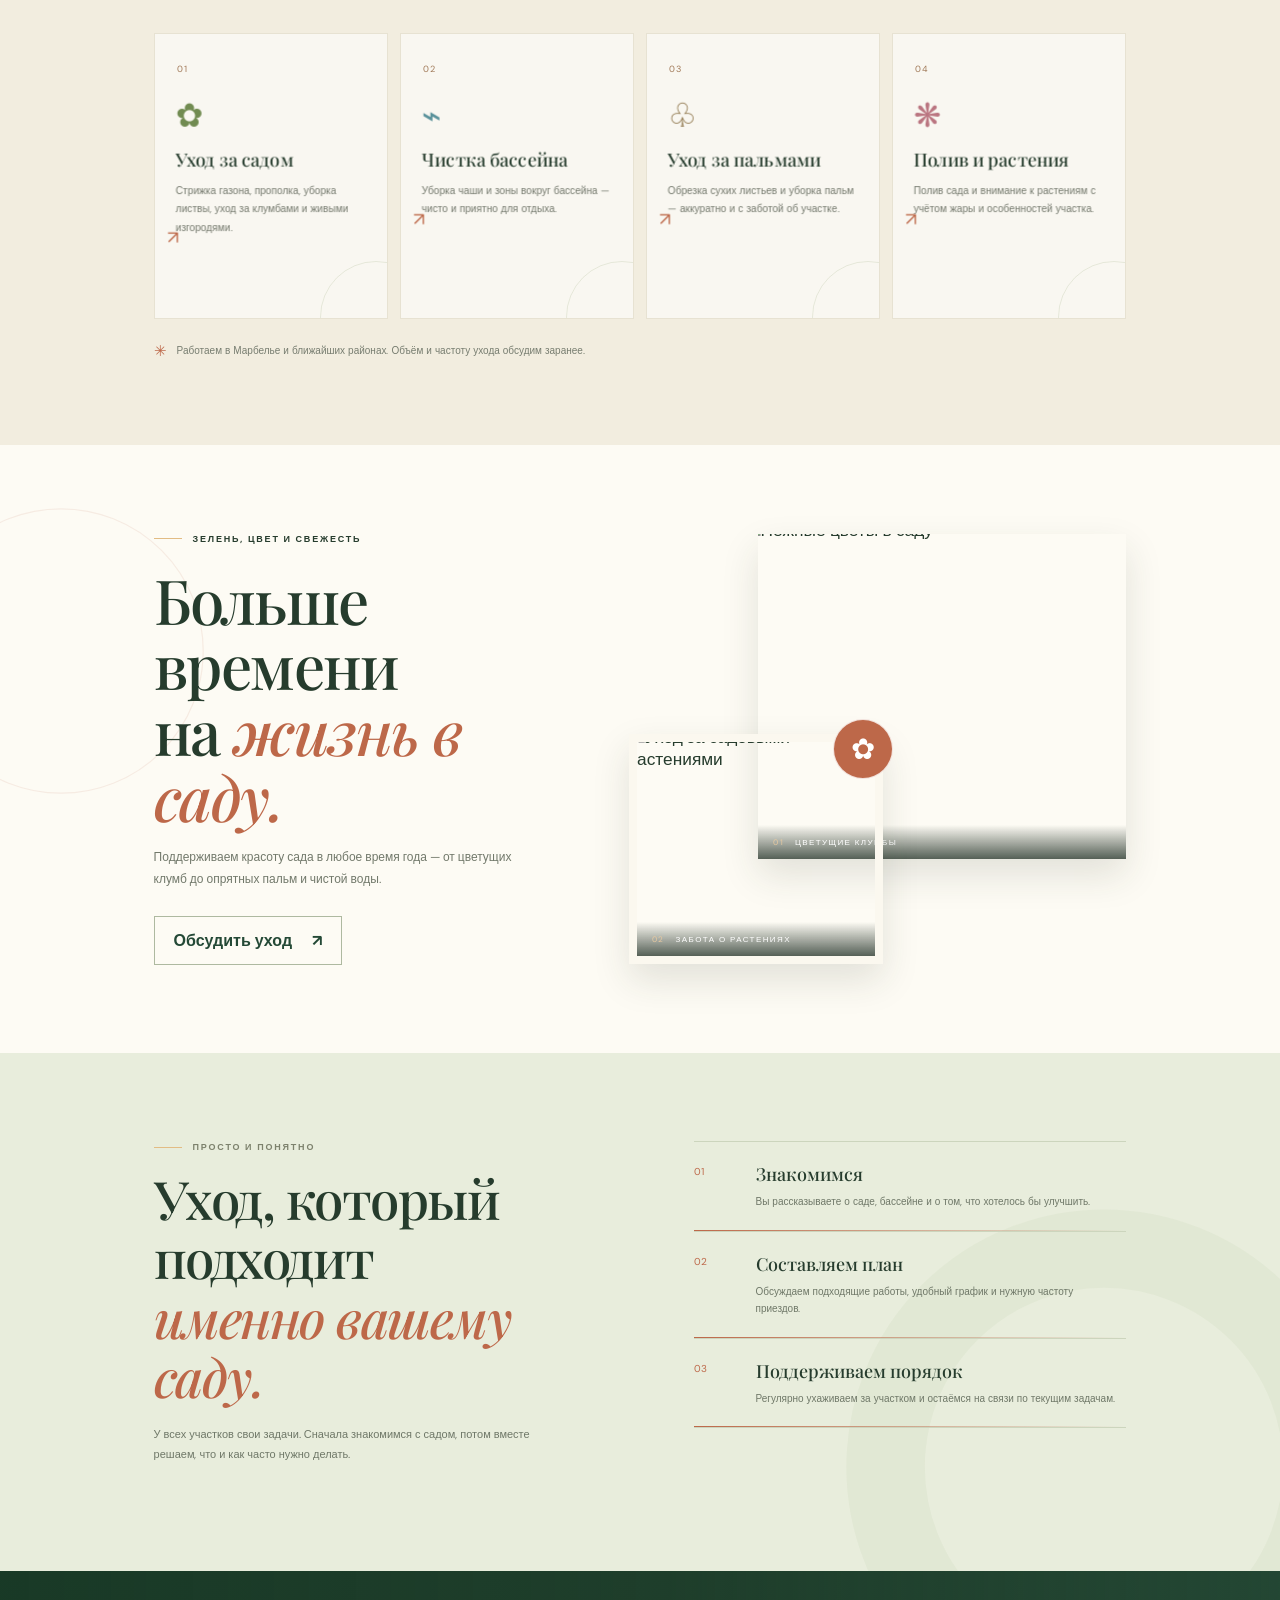
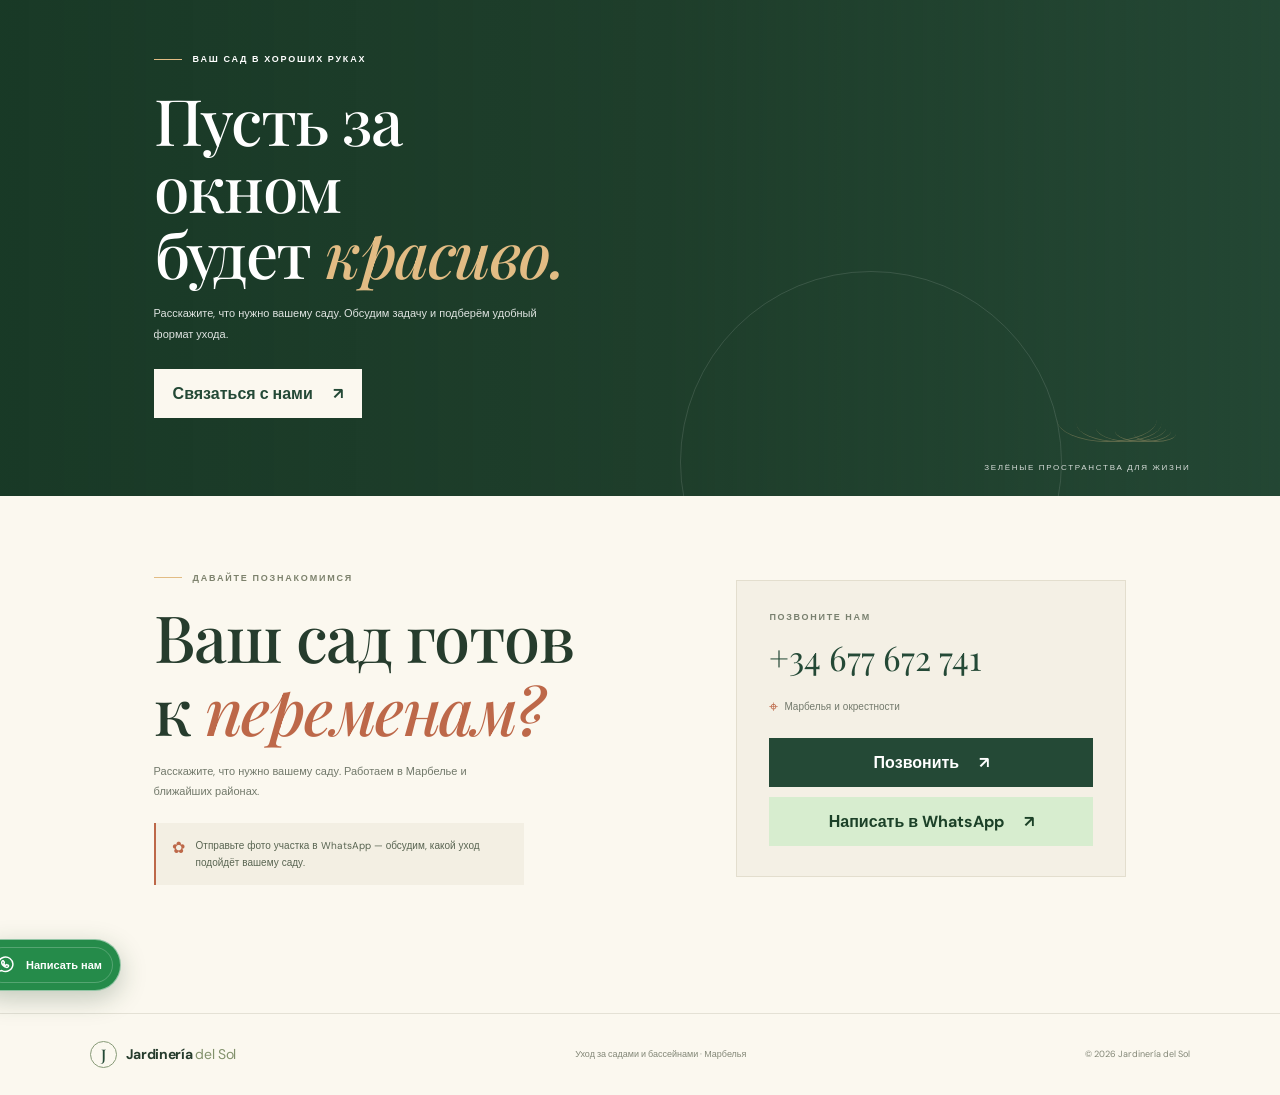
==== commit 255c0905: "Add files via upload" ====
--- a/index.html
+++ b/index.html
@@ -13,6 +13,35 @@
     <script src="script.js" defer></script>
   </head>
   <body>
+    <div class="page-loader" aria-hidden="true">
+      <div class="loader-sun" aria-hidden="true"></div>
+      <div class="loader-landscape" aria-hidden="true">
+        <span class="loader-hill hill-back"></span>
+        <span class="loader-hill hill-front"></span>
+      </div>
+      <div class="loader-center">
+        <div class="loader-orbit">
+          <span class="loader-orb orb-one"></span>
+          <span class="loader-orb orb-two"></span>
+          <span class="loader-orb orb-three"></span>
+          <div class="loader-mark">
+            <span class="loader-leaf leaf-left">❧</span>
+            <span class="loader-letter">J</span>
+            <span class="loader-leaf leaf-right">❧</span>
+          </div>
+        </div>
+        <div class="loader-brand">
+          <span>Jardinería</span>
+          <strong>del Sol</strong>
+        </div>
+        <div class="loader-progress">
+          <span class="loader-progress-line"></span>
+          <span class="loader-progress-label">CARGANDO</span>
+          <span class="loader-progress-value">100</span>
+        </div>
+      </div>
+    </div>
+    <div class="custom-cursor" aria-hidden="true"><span></span></div>
     <header class="site-header">
       <a class="brand" href="#inicio" aria-label="Jardinería del Sol — на главную" data-i18n-aria-label="brandAria">
         <span class="brand-mark" aria-hidden="true">J</span>
--- a/style.css
+++ b/style.css
@@ -274,3 +274,1349 @@
   html { scroll-behavior: auto; }
   *, *::before, *::after { transition-duration: .01ms !important; }
 }
+
+/* Premium motion and atmosphere */
+:root {
+  --ease-out: cubic-bezier(.16, 1, .3, 1);
+}
+
+body {
+  overflow-x: hidden;
+}
+
+.scroll-progress {
+  position: fixed;
+  top: 0;
+  left: 0;
+  z-index: 100;
+  width: 100%;
+  height: 3px;
+  transform: scaleX(0);
+  transform-origin: left;
+  background: linear-gradient(90deg, #d3dd9b, #bd6849);
+  pointer-events: none;
+}
+
+.cursor-glow {
+  position: fixed;
+  z-index: 0;
+  width: 280px;
+  height: 280px;
+  border-radius: 50%;
+  transform: translate(-50%, -50%);
+  background: radial-gradient(circle, rgba(211, 221, 155, .13), transparent 68%);
+  pointer-events: none;
+  opacity: 0;
+  transition: opacity .35s;
+}
+
+.cursor-glow.is-visible {
+  opacity: 1;
+}
+
+.site-header {
+  transition: min-height .35s var(--ease-out), background .35s, box-shadow .35s;
+}
+
+.site-header.is-scrolled {
+  min-height: 66px;
+  background: rgba(251, 248, 239, .88);
+  box-shadow: 0 12px 35px rgba(34, 52, 33, .10);
+}
+
+.hero-photo {
+  will-change: transform;
+  animation: heroZoom 16s var(--ease-out) both;
+}
+
+.hero-content {
+  animation: heroEnter 1.05s .12s var(--ease-out) both;
+}
+
+.hero-stamp {
+  animation: stampFloat 5s ease-in-out infinite, stampEnter 1s .55s var(--ease-out) both;
+}
+
+.hero-note,
+.scroll-cue {
+  animation: fadeUp .9s .75s var(--ease-out) both;
+}
+
+.brand-mark,
+.service-icon,
+.leaf-sprig,
+.collage-flower {
+  transition: transform .5s var(--ease-out), color .35s, background .35s;
+}
+
+.brand:hover .brand-mark {
+  transform: rotate(18deg);
+  background: #e8eddc;
+}
+
+.main-nav > a:not(.nav-cta) {
+  position: relative;
+  padding: 10px 0;
+  transition: color .25s;
+}
+
+.main-nav > a:not(.nav-cta)::after {
+  position: absolute;
+  right: 0;
+  bottom: 3px;
+  left: 0;
+  height: 1px;
+  content: "";
+  transform: scaleX(0);
+  transform-origin: right;
+  background: var(--terra);
+  transition: transform .35s var(--ease-out);
+}
+
+.main-nav > a:not(.nav-cta):hover::after {
+  transform: scaleX(1);
+  transform-origin: left;
+}
+
+.nav-cta,
+.button,
+.chat-send,
+.whatsapp-float {
+  overflow: hidden;
+  position: relative;
+  isolation: isolate;
+  transition: transform .35s var(--ease-out), background .35s, box-shadow .35s, color .35s;
+}
+
+.nav-cta::before,
+.button::before,
+.chat-send::before {
+  position: absolute;
+  z-index: -1;
+  top: 0;
+  left: -130%;
+  width: 90%;
+  height: 100%;
+  content: "";
+  transform: skewX(-18deg);
+  background: linear-gradient(90deg, transparent, rgba(255,255,255,.36), transparent);
+  transition: left .65s var(--ease-out);
+}
+
+.nav-cta:hover::before,
+.button:hover::before,
+.chat-send:hover::before {
+  left: 145%;
+}
+
+.nav-cta:hover,
+.button-green:hover,
+.chat-send:hover {
+  box-shadow: 0 12px 28px rgba(36, 73, 54, .16);
+}
+
+.service-card {
+  overflow: hidden;
+  transition: transform .5s var(--ease-out), background .35s, box-shadow .5s var(--ease-out), border-color .35s;
+}
+
+.service-card::after {
+  position: absolute;
+  right: -45px;
+  bottom: -55px;
+  width: 110px;
+  height: 110px;
+  border: 1px solid rgba(113,139,81,.15);
+  border-radius: 50%;
+  content: "";
+  transition: transform .6s var(--ease-out), background .35s;
+}
+
+.service-card:hover {
+  border-color: rgba(113,139,81,.38);
+  transform: translateY(-8px);
+  box-shadow: 0 22px 45px rgba(62,74,47,.11);
+}
+
+.service-card:hover::after {
+  transform: scale(1.55);
+  background: rgba(211,221,155,.12);
+}
+
+.service-card:hover .service-icon {
+  transform: rotate(-8deg) scale(1.13);
+}
+
+.garden-photo {
+  transition: transform .8s var(--ease-out), box-shadow .8s var(--ease-out);
+}
+
+.garden-photo:hover {
+  transform: translateY(-7px) rotate(.15deg);
+  box-shadow: 0 26px 55px rgba(46,54,39,.18);
+}
+
+.care-steps article {
+  position: relative;
+  transition: padding-left .35s var(--ease-out), background .35s;
+}
+
+.care-steps article:hover {
+  padding-left: 10px;
+  background: rgba(255,255,255,.18);
+}
+
+.care-steps article > span {
+  transition: transform .35s var(--ease-out);
+}
+
+.care-steps article:hover > span {
+  transform: translateX(4px);
+}
+
+.promise::before {
+  position: absolute;
+  z-index: 2;
+  right: 17%;
+  bottom: -30%;
+  width: 380px;
+  height: 380px;
+  border: 1px solid rgba(255,255,255,.12);
+  border-radius: 50%;
+  content: "";
+  pointer-events: none;
+}
+
+.contact-card {
+  transition: transform .5s var(--ease-out), box-shadow .5s var(--ease-out);
+}
+
+.contact-card:hover {
+  transform: translateY(-5px);
+  box-shadow: 0 20px 45px rgba(62,74,47,.09);
+}
+
+.chat-widget {
+  transform-origin: right bottom;
+  animation: chatOpen .38s var(--ease-out) both;
+}
+
+.whatsapp-float::after {
+  position: absolute;
+  inset: 7px;
+  border: 1px solid rgba(255,255,255,.22);
+  border-radius: 22px;
+  content: "";
+  pointer-events: none;
+}
+
+.whatsapp-float:hover {
+  box-shadow: 0 14px 32px rgba(27,62,37,.28);
+}
+
+.reveal {
+  opacity: 0;
+  transform: translateY(28px);
+  transition: opacity .85s var(--ease-out), transform .85s var(--ease-out);
+}
+
+.reveal.is-visible {
+  opacity: 1;
+  transform: translateY(0);
+}
+
+.reveal-delay-1 { transition-delay: .08s; }
+.reveal-delay-2 { transition-delay: .16s; }
+.reveal-delay-3 { transition-delay: .24s; }
+
+@keyframes heroZoom {
+  from { transform: scale(1.10); }
+  to { transform: scale(1.015); }
+}
+
+@keyframes heroEnter {
+  from { opacity: 0; transform: translateY(-38%) translateX(-28px); }
+  to { opacity: 1; transform: translateY(-45%) translateX(0); }
+}
+
+@keyframes stampEnter {
+  from { opacity: 0; transform: rotate(12deg) scale(.7); }
+  to { opacity: 1; transform: rotate(12deg) scale(1); }
+}
+
+@keyframes stampFloat {
+  0%, 100% { margin-top: 0; }
+  50% { margin-top: -8px; }
+}
+
+@keyframes fadeUp {
+  from { opacity: 0; transform: translateY(18px); }
+  to { opacity: 1; transform: translateY(0); }
+}
+
+@keyframes chatOpen {
+  from { opacity: 0; transform: translateY(12px) scale(.96); }
+  to { opacity: 1; transform: translateY(0) scale(1); }
+}
+
+@media (max-width: 760px) {
+  .cursor-glow { display: none; }
+  .hero-content { animation-name: heroEnterMobile; }
+  .promise::before { width: 260px; height: 260px; right: -15%; }
+  @keyframes heroEnterMobile {
+    from { opacity: 0; transform: translateY(-38%) translateX(-18px); }
+    to { opacity: 1; transform: translateY(-46%) translateX(0); }
+  }
+}
+
+/* Cinematic motion layer */
+body::before {
+  position: fixed;
+  z-index: 90;
+  inset: 0;
+  content: "";
+  opacity: .025;
+  pointer-events: none;
+  background-image: url("data:image/svg+xml,%3Csvg viewBox='0 0 180 180' xmlns='http://www.w3.org/2000/svg'%3E%3Cfilter id='n'%3E%3CfeTurbulence type='fractalNoise' baseFrequency='.9' numOctaves='3' stitchTiles='stitch'/%3E%3C/filter%3E%3Crect width='100%25' height='100%25' filter='url(%23n)' opacity='.7'/%3E%3C/svg%3E");
+}
+
+.hero::before,
+.garden-showcase::before,
+.care::before {
+  position: absolute;
+  z-index: 0;
+  content: "";
+  pointer-events: none;
+}
+
+.hero::before {
+  right: 21%;
+  bottom: -180px;
+  width: 380px;
+  height: 380px;
+  border: 1px solid rgba(255,255,255,.10);
+  border-radius: 50%;
+  animation: orbitRing 18s linear infinite;
+}
+
+.hero::after {
+  position: absolute;
+  z-index: 2;
+  right: calc(21% + 188px);
+  bottom: 160px;
+  width: 7px;
+  height: 7px;
+  border-radius: 50%;
+  content: "";
+  background: #e2bc84;
+  box-shadow: 0 0 24px rgba(226,188,132,.85);
+  animation: orbitDot 18s linear infinite;
+  pointer-events: none;
+}
+
+.hero-content h1 {
+  position: relative;
+  text-wrap: balance;
+  text-shadow: 0 12px 45px rgba(18,41,27,.13);
+}
+
+.hero-content h1::after {
+  position: absolute;
+  top: -12%;
+  left: -7%;
+  width: 15%;
+  height: 124%;
+  content: "";
+  transform: skewX(-12deg);
+  background: linear-gradient(90deg, transparent, rgba(255,255,255,.10), transparent);
+  animation: titleGlint 6s 1.8s ease-in-out infinite;
+  pointer-events: none;
+}
+
+.hero-copy,
+.hero-actions {
+  opacity: 0;
+  animation: fadeUp .9s .55s var(--ease-out) forwards;
+}
+
+.hero-actions {
+  animation-delay: .72s;
+}
+
+.eyebrow {
+  overflow: hidden;
+}
+
+.eyebrow span:last-child {
+  display: inline-block;
+  animation: letterSlide .8s .35s var(--ease-out) both;
+}
+
+.eyebrow-line {
+  transform-origin: left;
+  animation: lineGrow .8s .2s var(--ease-out) both;
+}
+
+.main-nav a.is-current:not(.nav-cta) {
+  color: var(--terra);
+}
+
+.main-nav a.is-current:not(.nav-cta)::after {
+  transform: scaleX(1);
+  transform-origin: left;
+}
+
+.garden-showcase {
+  position: relative;
+  isolation: isolate;
+}
+
+.garden-showcase::before {
+  top: 12%;
+  left: -7%;
+  width: 240px;
+  height: 240px;
+  border: 1px solid rgba(189,104,73,.10);
+  border-radius: 50%;
+  transition: transform 1.2s var(--ease-out);
+}
+
+.garden-showcase.is-in-view::before {
+  transform: translate(30px, 12px) scale(1.18);
+}
+
+.garden-photo img {
+  will-change: transform;
+  transform: scale(1.08);
+  transition: transform .12s linear, filter .5s;
+}
+
+.garden-photo:hover img {
+  filter: saturate(1.08) contrast(1.02);
+}
+
+.collage-flower {
+  animation: flowerPulse 4s ease-in-out infinite;
+}
+
+.care {
+  position: relative;
+  overflow: hidden;
+}
+
+.care::before {
+  right: -90px;
+  bottom: -150px;
+  width: 320px;
+  height: 320px;
+  border: 70px solid rgba(113,139,81,.055);
+  border-radius: 50%;
+  transition: transform 1.3s var(--ease-out);
+}
+
+.care.is-in-view::before {
+  transform: translate(-36px, -24px) scale(1.12);
+}
+
+.care-steps article {
+  overflow: hidden;
+}
+
+.care-steps article::after {
+  position: absolute;
+  bottom: 0;
+  left: 0;
+  width: 100%;
+  height: 1px;
+  content: "";
+  transform: translateX(-102%);
+  background: linear-gradient(90deg, var(--terra), transparent);
+  transition: transform .7s var(--ease-out);
+}
+
+.care-steps article.is-in-view::after {
+  transform: translateX(0);
+}
+
+.service-card {
+  transform-style: preserve-3d;
+  perspective: 800px;
+  will-change: transform;
+}
+
+.service-card > * {
+  position: relative;
+  transform: translateZ(12px);
+  transition: transform .45s var(--ease-out);
+}
+
+.service-card:hover > * {
+  transform: translateZ(24px);
+}
+
+.promise-photo {
+  will-change: transform;
+  transition: filter 1s var(--ease-out);
+}
+
+.promise.is-in-view .promise-photo {
+  filter: saturate(1.12) contrast(1.04);
+}
+
+.promise-content h2,
+.promise-content .eyebrow,
+.promise-content > p,
+.promise-content .button {
+  transition-delay: 0s;
+}
+
+.promise.is-in-view .promise-content h2 {
+  animation: promiseText 1.1s var(--ease-out) both;
+}
+
+.particle {
+  position: absolute;
+  z-index: 3;
+  width: 4px;
+  height: 4px;
+  border-radius: 50%;
+  background: rgba(255,255,255,.75);
+  box-shadow: 0 0 12px rgba(255,255,255,.55);
+  pointer-events: none;
+  animation: particleFloat var(--particle-time, 8s) ease-in-out var(--particle-delay, 0s) infinite alternate;
+}
+
+.section-flash {
+  position: fixed;
+  z-index: 89;
+  inset: 0;
+  background: rgba(251,248,239,.18);
+  pointer-events: none;
+  animation: sectionFlash .55s ease-out both;
+}
+
+.chat-widget.is-bouncing {
+  animation: chatBounce .5s var(--ease-out) both;
+}
+
+.whatsapp-float {
+  animation: floatButton 3.6s ease-in-out infinite;
+}
+
+.whatsapp-float:hover {
+  animation-play-state: paused;
+}
+
+@keyframes orbitRing {
+  to { transform: rotate(360deg); }
+}
+
+@keyframes orbitDot {
+  0% { transform: rotate(0deg) translateX(188px) rotate(0deg); }
+  100% { transform: rotate(360deg) translateX(188px) rotate(-360deg); }
+}
+
+@keyframes titleGlint {
+  0%, 72%, 100% { left: -12%; opacity: 0; }
+  78% { opacity: 1; }
+  88% { left: 104%; opacity: 0; }
+}
+
+@keyframes letterSlide {
+  from { opacity: 0; transform: translateX(-18px); }
+  to { opacity: 1; transform: translateX(0); }
+}
+
+@keyframes lineGrow {
+  from { transform: scaleX(0); }
+  to { transform: scaleX(1); }
+}
+
+@keyframes flowerPulse {
+  0%, 100% { transform: rotate(0deg) scale(.94); }
+  50% { transform: rotate(8deg) scale(1.08); }
+}
+
+@keyframes promiseText {
+  from { opacity: 0; transform: translateY(34px) skewY(2deg); }
+  to { opacity: 1; transform: translateY(0) skewY(0); }
+}
+
+@keyframes particleFloat {
+  from { transform: translate3d(0, 18px, 0) scale(.7); opacity: .15; }
+  to { transform: translate3d(28px, -35px, 0) scale(1.35); opacity: .8; }
+}
+
+@keyframes sectionFlash {
+  from { opacity: 1; }
+  to { opacity: 0; }
+}
+
+@keyframes chatBounce {
+  0% { transform: translateY(0) scale(1); }
+  45% { transform: translateY(-9px) scale(1.015); }
+  100% { transform: translateY(0) scale(1); }
+}
+
+@keyframes floatButton {
+  0%, 100% { margin-bottom: 0; }
+  50% { margin-bottom: 5px; }
+}
+
+@media (max-width: 760px) {
+  .hero::before,
+  .hero::after,
+  body::before {
+    display: none;
+  }
+  .garden-showcase::before,
+  .care::before {
+    opacity: .55;
+  }
+  .particle {
+    display: none;
+  }
+}
+
+@media (prefers-reduced-motion: reduce) {
+  .hero::before,
+  .hero::after,
+  .hero-content h1::after,
+  .collage-flower,
+  .particle,
+  .whatsapp-float {
+    animation: none !important;
+  }
+}
+
+/* Final cinematic experience */
+body.is-loading {
+  overflow: hidden;
+}
+
+.page-loader {
+  position: fixed;
+  z-index: 999;
+  inset: 0;
+  display: grid;
+  place-content: center;
+  justify-items: center;
+  color: var(--cream);
+  overflow: hidden;
+  background:
+    radial-gradient(circle at 50% 44%, rgba(113,139,81,.34), transparent 17rem),
+    radial-gradient(circle at 14% 86%, rgba(189,104,73,.10), transparent 22rem),
+    linear-gradient(145deg, #183729 0%, #244936 58%, #183729 100%);
+  transition: opacity 1s var(--ease-out), visibility 1s, transform 1.1s var(--ease-out);
+}
+
+.page-loader.is-hidden {
+  opacity: 0;
+  visibility: hidden;
+  transform: scale(1.08);
+  pointer-events: none;
+}
+
+.page-loader::before,
+.page-loader::after {
+  position: absolute;
+  width: 26rem;
+  height: 26rem;
+  border: 1px solid rgba(211,221,155,.10);
+  border-radius: 50%;
+  content: "";
+  animation: loaderRing 14s linear infinite;
+}
+
+.page-loader::before {
+  top: -19rem;
+  left: -12rem;
+}
+
+.page-loader::after {
+  right: -16rem;
+  bottom: -18rem;
+  animation-direction: reverse;
+  animation-duration: 18s;
+}
+
+.loader-orbit {
+  position: relative;
+  width: 188px;
+  height: 188px;
+  display: grid;
+  place-items: center;
+  margin-bottom: 28px;
+  border: 1px solid rgba(211,221,155,.18);
+  border-radius: 50%;
+  animation: loaderOrbit 12s linear infinite;
+}
+
+.loader-orbit::before,
+.loader-orbit::after {
+  position: absolute;
+  inset: 13px;
+  border: 1px solid rgba(255,255,255,.08);
+  border-radius: 50%;
+  content: "";
+}
+
+.loader-orbit::after {
+  inset: 26px;
+  border-style: dashed;
+  border-color: rgba(226,188,132,.16);
+  animation: loaderOrbit 9s linear reverse infinite;
+}
+
+.loader-mark {
+  position: relative;
+  z-index: 2;
+  width: 92px;
+  height: 92px;
+  display: grid;
+  grid-template-columns: 1fr auto 1fr;
+  place-items: center;
+  border: 1px solid rgba(211,221,155,.72);
+  border-radius: 50%;
+  background: rgba(251,248,239,.055);
+  box-shadow: 0 0 45px rgba(211,221,155,.10), inset 0 0 32px rgba(211,221,155,.06);
+  animation: loaderPulse 3s ease-in-out infinite;
+}
+
+.loader-letter {
+  font-family: var(--serif);
+  font-size: 51px;
+  line-height: 1;
+  text-shadow: 0 8px 30px rgba(211,221,155,.18);
+  animation: loaderLetter 1.8s var(--ease-out) infinite alternate;
+}
+
+.loader-leaf {
+  color: #d3dd9b;
+  font-size: 19px;
+  opacity: .8;
+  animation: loaderLeaf 2.8s ease-in-out infinite;
+}
+
+.leaf-left {
+  justify-self: end;
+  transform: rotate(-18deg) translateX(-2px);
+}
+
+.leaf-right {
+  justify-self: start;
+  transform: scaleX(-1) rotate(-18deg) translateX(-2px);
+  animation-delay: -.7s;
+}
+
+.loader-orb {
+  position: absolute;
+  z-index: 3;
+  width: 7px;
+  height: 7px;
+  border-radius: 50%;
+  background: #e2bc84;
+  box-shadow: 0 0 18px rgba(226,188,132,.75);
+  animation: loaderOrb 3.8s ease-in-out infinite;
+}
+
+.orb-one { top: 9px; left: 45%; }
+.orb-two { right: 18px; bottom: 34px; animation-delay: -.9s; }
+.orb-three { bottom: 10px; left: 39px; animation-delay: -1.8s; }
+
+.loader-brand {
+  display: flex;
+  align-items: baseline;
+  gap: 7px;
+  font-family: var(--serif);
+  opacity: 0;
+  animation: loaderBrand .9s .25s var(--ease-out) forwards;
+}
+
+.loader-brand span {
+  font-size: 24px;
+}
+
+.loader-brand strong {
+  color: #d3dd9b;
+  font-size: 24px;
+  font-weight: 500;
+  font-style: italic;
+}
+
+.loader-progress {
+  position: relative;
+  width: 190px;
+  height: 1px;
+  margin-top: 24px;
+  background: rgba(255,255,255,.10);
+  overflow: visible;
+}
+
+.loader-progress-line {
+  position: absolute;
+  inset: 0;
+  transform-origin: left;
+  background: linear-gradient(90deg, #d3dd9b, #e2bc84);
+  animation: loaderProgress 1.7s var(--ease-out) both;
+}
+
+.loader-progress-dot {
+  position: absolute;
+  top: -2px;
+  left: 0;
+  width: 5px;
+  height: 5px;
+  border-radius: 50%;
+  background: #f4d7a4;
+  box-shadow: 0 0 14px #e2bc84;
+  animation: loaderDot 1.7s var(--ease-out) both;
+}
+
+.loader-caption {
+  margin: 16px 0 0;
+  color: rgba(255,255,255,.48);
+  font-size: 8px;
+  font-weight: 700;
+  letter-spacing: 3px;
+  animation: loaderCaption 1.2s .4s var(--ease-out) both;
+}
+
+.custom-cursor {
+  position: fixed;
+  z-index: 998;
+  width: 36px;
+  height: 36px;
+  border: 1px solid rgba(36,73,54,.42);
+  border-radius: 50%;
+  transform: translate(-50%, -50%);
+  pointer-events: none;
+  opacity: 0;
+  transition: width .25s var(--ease-out), height .25s var(--ease-out), opacity .2s, background .25s, border-color .25s;
+}
+
+.custom-cursor span {
+  position: absolute;
+  top: 50%;
+  left: 50%;
+  width: 4px;
+  height: 4px;
+  border-radius: 50%;
+  transform: translate(-50%, -50%);
+  background: var(--terra);
+}
+
+.custom-cursor.is-visible {
+  opacity: 1;
+}
+
+.custom-cursor.is-hovering {
+  width: 58px;
+  height: 58px;
+  border-color: rgba(189,104,73,.48);
+  background: rgba(189,104,73,.07);
+  mix-blend-mode: multiply;
+}
+
+@media (pointer: fine) {
+  body, a, button, textarea {
+    cursor: none;
+  }
+}
+
+.sound-toggle {
+  position: fixed;
+  z-index: 18;
+  right: 24px;
+  bottom: 84px;
+  width: 52px;
+  height: 52px;
+  display: grid;
+  place-items: center;
+  border: 1px solid rgba(36,73,54,.12);
+  border-radius: 50%;
+  color: var(--forest);
+  background: rgba(251,248,239,.94);
+  box-shadow: 0 10px 30px rgba(36,73,54,.16);
+  backdrop-filter: blur(12px);
+  transition: transform .35s var(--ease-out), background .35s, box-shadow .35s;
+}
+
+.sound-toggle:hover {
+  transform: translateY(-4px) scale(1.04);
+  background: white;
+  box-shadow: 0 15px 35px rgba(36,73,54,.20);
+}
+
+.sound-bars {
+  height: 18px;
+  display: flex;
+  align-items: center;
+  gap: 3px;
+}
+
+.sound-bars i {
+  width: 2px;
+  height: 6px;
+  display: block;
+  border-radius: 3px;
+  background: currentColor;
+  transform-origin: center;
+}
+
+.sound-toggle.is-playing .sound-bars i {
+  animation: soundBar .75s ease-in-out infinite alternate;
+}
+
+.sound-toggle.is-playing .sound-bars i:nth-child(2) {
+  animation-delay: -.25s;
+}
+
+.sound-toggle.is-playing .sound-bars i:nth-child(3) {
+  animation-delay: -.5s;
+}
+
+.sound-toggle.is-playing .sound-bars i:nth-child(4) {
+  animation-delay: -.15s;
+}
+
+.sound-tooltip {
+  position: absolute;
+  right: 60px;
+  width: max-content;
+  padding: 7px 9px;
+  border-radius: 6px;
+  color: white;
+  background: var(--forest);
+  font-size: 9px;
+  opacity: 0;
+  transform: translateX(5px);
+  transition: opacity .25s, transform .25s;
+  pointer-events: none;
+}
+
+.sound-toggle:hover .sound-tooltip {
+  opacity: 1;
+  transform: translateX(0);
+}
+
+.ambient-waves {
+  position: absolute;
+  z-index: 2;
+  right: 7%;
+  bottom: 54px;
+  width: 190px;
+  height: 55px;
+  opacity: .38;
+  pointer-events: none;
+}
+
+.ambient-waves span {
+  position: absolute;
+  right: 0;
+  bottom: 0;
+  width: var(--wave-width);
+  height: var(--wave-height);
+  border-bottom: 1px solid rgba(226,188,132,.8);
+  border-radius: 50%;
+  transform: scaleX(.6);
+  animation: waveDrift 5s ease-in-out var(--wave-delay) infinite alternate;
+}
+
+.section-heading h2,
+.care-heading h2,
+.contact-copy h2,
+.showcase-heading h2,
+.promise-content h2 {
+  background-size: 200% 100%;
+  transition: background-position 1.2s var(--ease-out);
+}
+
+.section-heading.is-visible h2,
+.care-heading.is-visible h2,
+.contact-copy.is-visible h2,
+.showcase-heading.is-visible h2,
+.promise.is-in-view .promise-content h2 {
+  background-position: 100% 0;
+}
+
+.intro-label,
+.service-number,
+.care-steps article > span,
+.promise-caption {
+  font-variant-numeric: tabular-nums;
+}
+
+.underlined-link,
+.text-link,
+.service-card > a {
+  position: relative;
+}
+
+.underlined-link::after,
+.text-link::after {
+  position: absolute;
+  right: 0;
+  bottom: 0;
+  left: 0;
+  height: 1px;
+  content: "";
+  transform: scaleX(0);
+  transform-origin: right;
+  background: currentColor;
+  transition: transform .45s var(--ease-out);
+}
+
+.underlined-link:hover::after,
+.text-link:hover::after {
+  transform: scaleX(1);
+  transform-origin: left;
+}
+
+.service-card > a {
+  width: 34px;
+  height: 34px;
+  display: grid;
+  place-items: center;
+  border: 1px solid transparent;
+  border-radius: 50%;
+  transition: transform .35s var(--ease-out), border-color .35s, background .35s;
+}
+
+.service-card > a:hover {
+  transform: rotate(45deg);
+  border-color: rgba(189,104,73,.35);
+  background: rgba(189,104,73,.08);
+}
+
+.chat-widget {
+  backdrop-filter: blur(18px);
+}
+
+.chat-greeting,
+.chat-form,
+.chat-note {
+  transition: opacity .35s, transform .35s var(--ease-out);
+}
+
+.chat-widget.is-bouncing .chat-greeting {
+  animation: messageIn .55s .08s var(--ease-out) both;
+}
+
+@keyframes loaderSpin {
+  0%, 100% { transform: scale(.94) rotate(-8deg); }
+  50% { transform: scale(1.04) rotate(8deg); }
+}
+
+@keyframes loaderCounterSpin {
+  0%, 100% { transform: rotate(8deg); }
+  50% { transform: rotate(-8deg); }
+}
+
+@keyframes loaderLine {
+  0% { transform: translateX(-100%); }
+  55%, 100% { transform: translateX(100%); }
+}
+
+@keyframes soundBar {
+  from { height: 5px; }
+  to { height: 17px; }
+}
+
+@keyframes waveDrift {
+  from { transform: translateX(-18px) scaleX(.55) rotate(-2deg); opacity: .35; }
+  to { transform: translateX(10px) scaleX(1) rotate(2deg); opacity: .85; }
+}
+
+@keyframes messageIn {
+  from { opacity: 0; transform: translateY(10px) scale(.97); }
+  to { opacity: 1; transform: translateY(0) scale(1); }
+}
+
+@keyframes loaderRing {
+  to { transform: rotate(360deg) scale(1.05); }
+}
+
+@keyframes loaderOrbit {
+  to { transform: rotate(360deg); }
+}
+
+@keyframes loaderPulse {
+  0%, 100% { transform: scale(.96); box-shadow: 0 0 30px rgba(211,221,155,.08), inset 0 0 24px rgba(211,221,155,.05); }
+  50% { transform: scale(1.04); box-shadow: 0 0 60px rgba(211,221,155,.20), inset 0 0 38px rgba(211,221,155,.10); }
+}
+
+@keyframes loaderLetter {
+  from { transform: translateY(3px) scale(.96); opacity: .72; }
+  to { transform: translateY(-3px) scale(1.04); opacity: 1; }
+}
+
+@keyframes loaderLeaf {
+  0%, 100% { opacity: .45; transform: rotate(-18deg) translateY(3px); }
+  50% { opacity: 1; transform: rotate(10deg) translateY(-4px); }
+}
+
+@keyframes loaderOrb {
+  0%, 100% { transform: scale(.65); opacity: .45; }
+  50% { transform: scale(1.35); opacity: 1; }
+}
+
+@keyframes loaderBrand {
+  from { opacity: 0; transform: translateY(12px); filter: blur(5px); }
+  to { opacity: 1; transform: translateY(0); filter: blur(0); }
+}
+
+@keyframes loaderProgress {
+  from { transform: scaleX(0); }
+  to { transform: scaleX(1); }
+}
+
+@keyframes loaderDot {
+  from { left: 0; }
+  to { left: calc(100% - 5px); }
+}
+
+@keyframes loaderCaption {
+  from { opacity: 0; letter-spacing: 6px; }
+  to { opacity: 1; letter-spacing: 3px; }
+}
+
+@media (max-width: 760px) {
+  .custom-cursor,
+  .sound-tooltip {
+    display: none;
+  }
+  body,
+  a,
+  button,
+  textarea {
+    cursor: auto;
+  }
+  .sound-toggle {
+    right: 14px;
+    bottom: 72px;
+    width: 48px;
+    height: 48px;
+  }
+  .ambient-waves {
+    display: none;
+  }
+}
+
+/* Exclusive loader art */
+.page-loader {
+  background:
+    linear-gradient(180deg, rgba(18,48,34,.18), rgba(18,48,34,.92)),
+    radial-gradient(circle at 50% 46%, #75915e 0%, #3e6347 22%, #1d422f 58%, #173426 100%);
+}
+
+.page-loader::before,
+.page-loader::after {
+  border: 0;
+}
+
+.page-loader.is-hidden::before,
+.page-loader.is-hidden::after {
+  transition: transform 1.2s var(--ease-out);
+}
+
+.loader-center {
+  position: relative;
+  z-index: 5;
+  display: grid;
+  justify-items: center;
+  margin-top: -3vh;
+}
+
+.loader-sun {
+  position: absolute;
+  z-index: 1;
+  top: 18%;
+  left: 50%;
+  width: clamp(160px, 19vw, 280px);
+  aspect-ratio: 1;
+  border-radius: 50%;
+  transform: translateX(-50%) scale(.82);
+  background:
+    radial-gradient(circle at 43% 38%, rgba(255,241,192,.95), rgba(226,188,132,.48) 38%, rgba(226,188,132,.12) 68%, transparent 70%);
+  filter: blur(.2px);
+  opacity: .72;
+  animation: loaderSun 4.8s ease-in-out infinite;
+}
+
+.loader-sun::after {
+  position: absolute;
+  inset: -34px;
+  border: 1px solid rgba(255,235,182,.14);
+  border-radius: 50%;
+  content: "";
+  animation: loaderSunRing 3.4s ease-out infinite;
+}
+
+.loader-landscape {
+  position: absolute;
+  z-index: 2;
+  right: 0;
+  bottom: 0;
+  left: 0;
+  height: 35%;
+  overflow: hidden;
+  opacity: .7;
+}
+
+.loader-hill {
+  position: absolute;
+  right: -12%;
+  bottom: -38%;
+  width: 75%;
+  height: 105%;
+  border-radius: 50%;
+  background: rgba(16,55,36,.72);
+  transform: rotate(-5deg);
+  animation: loaderHill 7s ease-in-out infinite alternate;
+}
+
+.hill-back {
+  right: auto;
+  left: -18%;
+  bottom: -48%;
+  width: 68%;
+  height: 90%;
+  background: rgba(89,119,76,.42);
+  transform: rotate(8deg);
+  animation-delay: -2s;
+}
+
+.loader-orbit {
+  width: 176px;
+  height: 176px;
+  margin-bottom: 25px;
+  border-color: rgba(211,221,155,.28);
+  background: radial-gradient(circle, rgba(255,255,255,.025), transparent 70%);
+  box-shadow: 0 25px 80px rgba(12,38,25,.18);
+  animation-duration: 16s;
+}
+
+.loader-orbit::before {
+  inset: 10px;
+  border-color: rgba(255,255,255,.11);
+  box-shadow: inset 0 0 25px rgba(211,221,155,.025);
+}
+
+.loader-orbit::after {
+  inset: 25px;
+  border-width: 1px;
+  border-color: rgba(226,188,132,.23);
+  animation-duration: 11s;
+}
+
+.loader-mark {
+  width: 106px;
+  height: 106px;
+  border-color: rgba(244,215,164,.68);
+  background: rgba(20,55,38,.42);
+  backdrop-filter: blur(8px);
+  animation: loaderPulse 4.2s ease-in-out infinite;
+}
+
+.loader-letter {
+  font-size: 58px;
+  color: #fffaf0;
+  animation: loaderLetter 3.2s ease-in-out infinite alternate;
+}
+
+.loader-leaf {
+  color: #d9e4a7;
+  font-size: 17px;
+}
+
+.loader-orb {
+  width: 5px;
+  height: 5px;
+  background: #f1d49f;
+  box-shadow: 0 0 16px rgba(242,212,159,.9);
+  animation-duration: 5s;
+}
+
+.orb-one { top: 3px; left: 44%; }
+.orb-two { right: 14px; bottom: 26px; }
+.orb-three { bottom: 6px; left: 32px; }
+
+.loader-brand {
+  gap: 9px;
+  text-shadow: 0 8px 30px rgba(12,38,25,.24);
+  animation: loaderBrand 1.2s .15s var(--ease-out) both;
+}
+
+.loader-brand span {
+  font-size: clamp(21px, 3vw, 28px);
+  font-weight: 500;
+}
+
+.loader-brand strong {
+  font-size: clamp(21px, 3vw, 28px);
+  color: #e2bc84;
+}
+
+.loader-progress {
+  width: min(220px, 62vw);
+  height: 18px;
+  margin-top: 20px;
+  background: transparent;
+  overflow: visible;
+}
+
+.loader-progress::before {
+  position: absolute;
+  right: 0;
+  bottom: 4px;
+  left: 0;
+  height: 1px;
+  content: "";
+  background: rgba(255,255,255,.13);
+}
+
+.loader-progress-line {
+  bottom: 4px;
+  height: 1px;
+  transform-origin: left;
+  background: linear-gradient(90deg, #d3dd9b, #f1d49f);
+  animation-duration: 2.1s;
+}
+
+.loader-progress-dot {
+  display: none;
+}
+
+.loader-progress-label,
+.loader-progress-value {
+  position: absolute;
+  bottom: -12px;
+  color: rgba(255,255,255,.48);
+  font-size: 7px;
+  font-weight: 700;
+  letter-spacing: 2.2px;
+}
+
+.loader-progress-label { left: 0; }
+.loader-progress-value { right: 0; }
+
+@keyframes loaderSun {
+  0%, 100% { transform: translateX(-50%) scale(.88); opacity: .54; }
+  50% { transform: translateX(-50%) scale(1); opacity: .78; }
+}
+
+@keyframes loaderSunRing {
+  0% { transform: scale(.72); opacity: .4; }
+  100% { transform: scale(1.12); opacity: 0; }
+}
+
+@keyframes loaderHill {
+  from { transform: translateX(-1.5%) rotate(-5deg) scaleY(.96); }
+  to { transform: translateX(1.5%) rotate(-3deg) scaleY(1.04); }
+}
+
+@keyframes loaderProgress {
+  from { transform: scaleX(0); }
+  to { transform: scaleX(1); }
+}
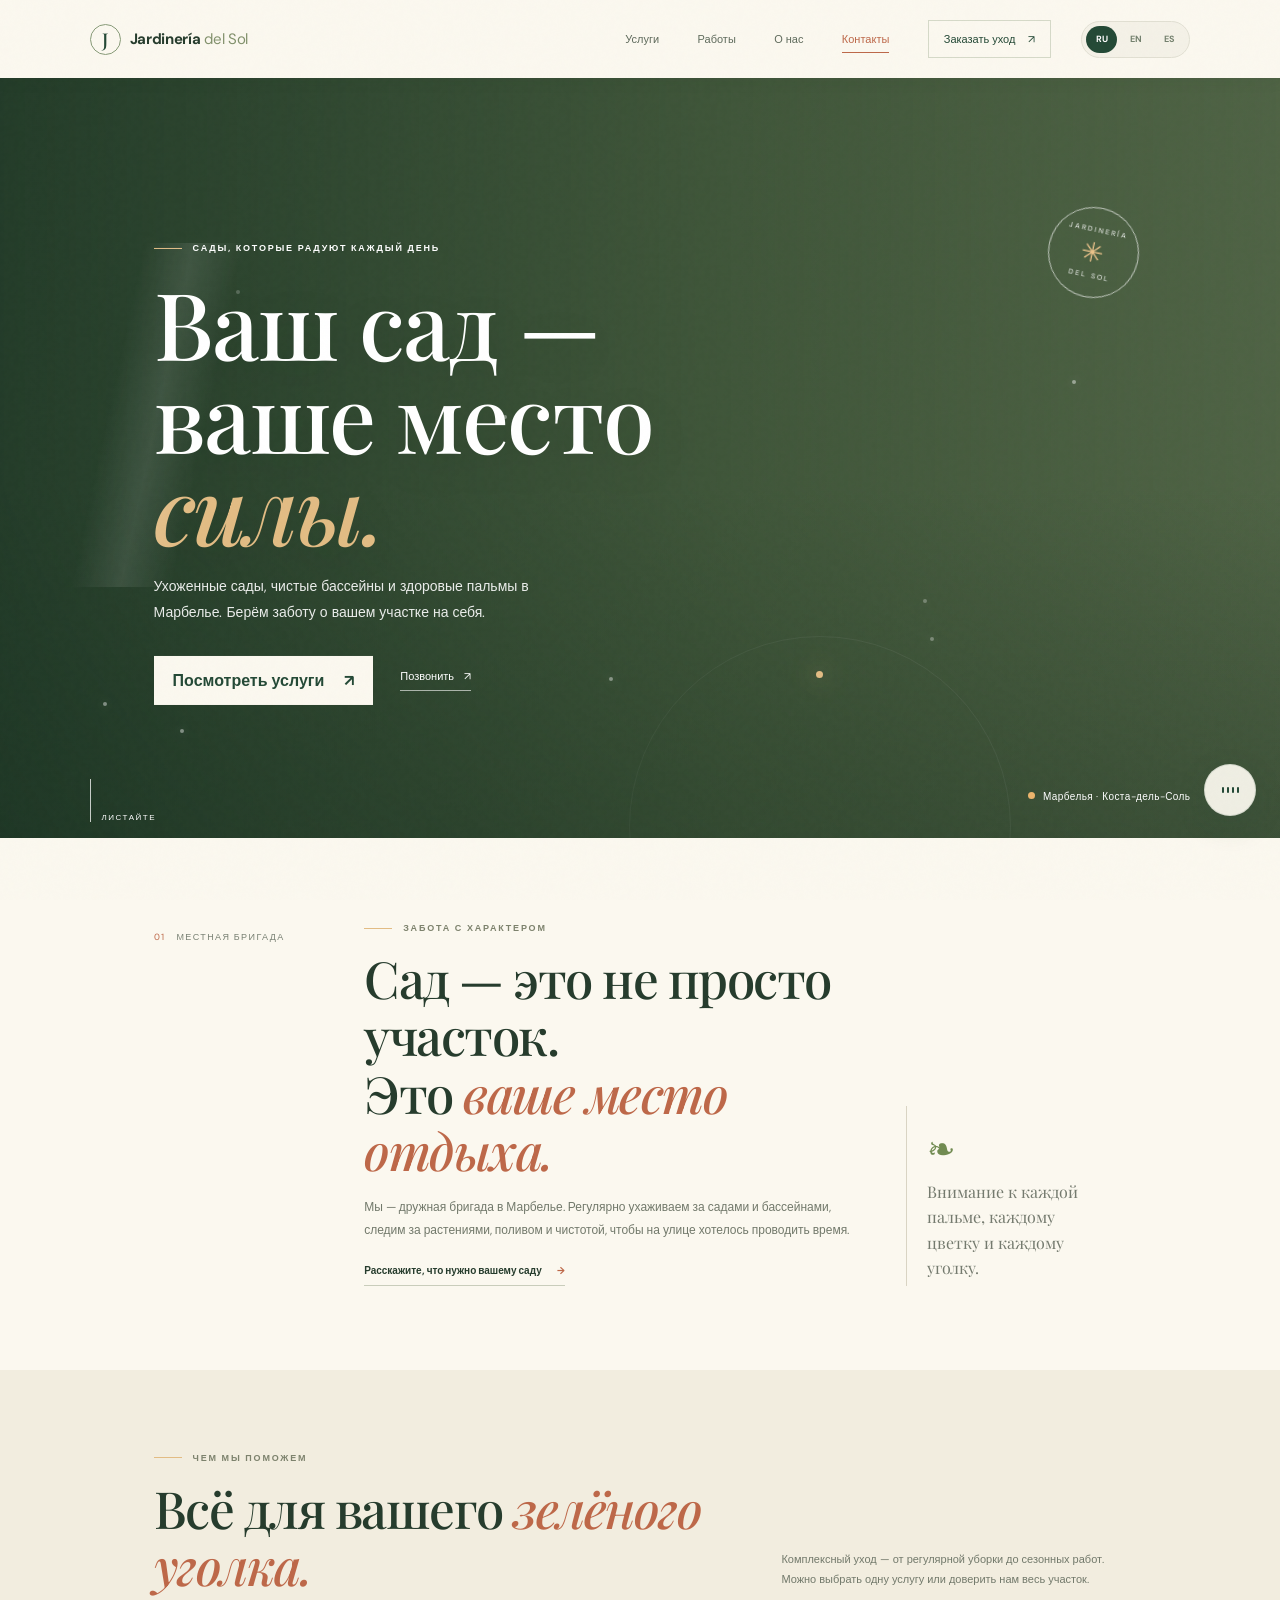
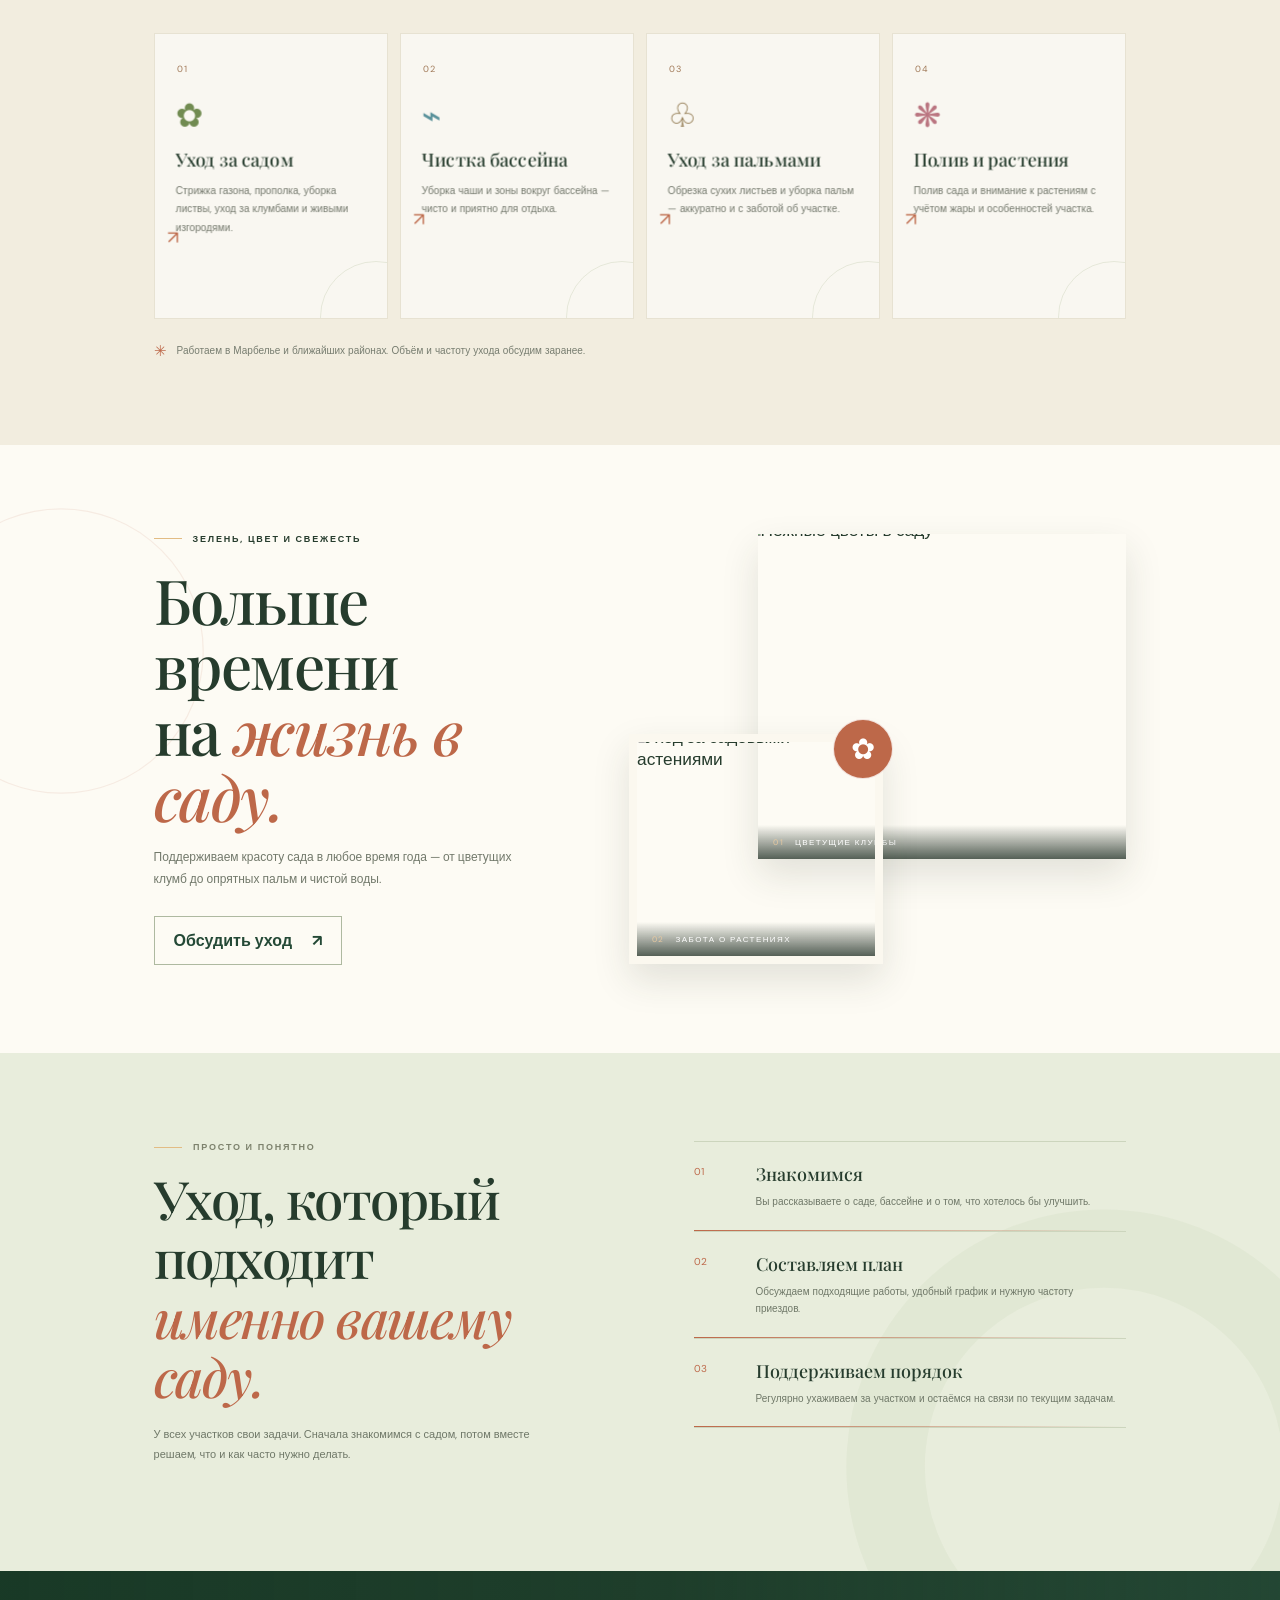
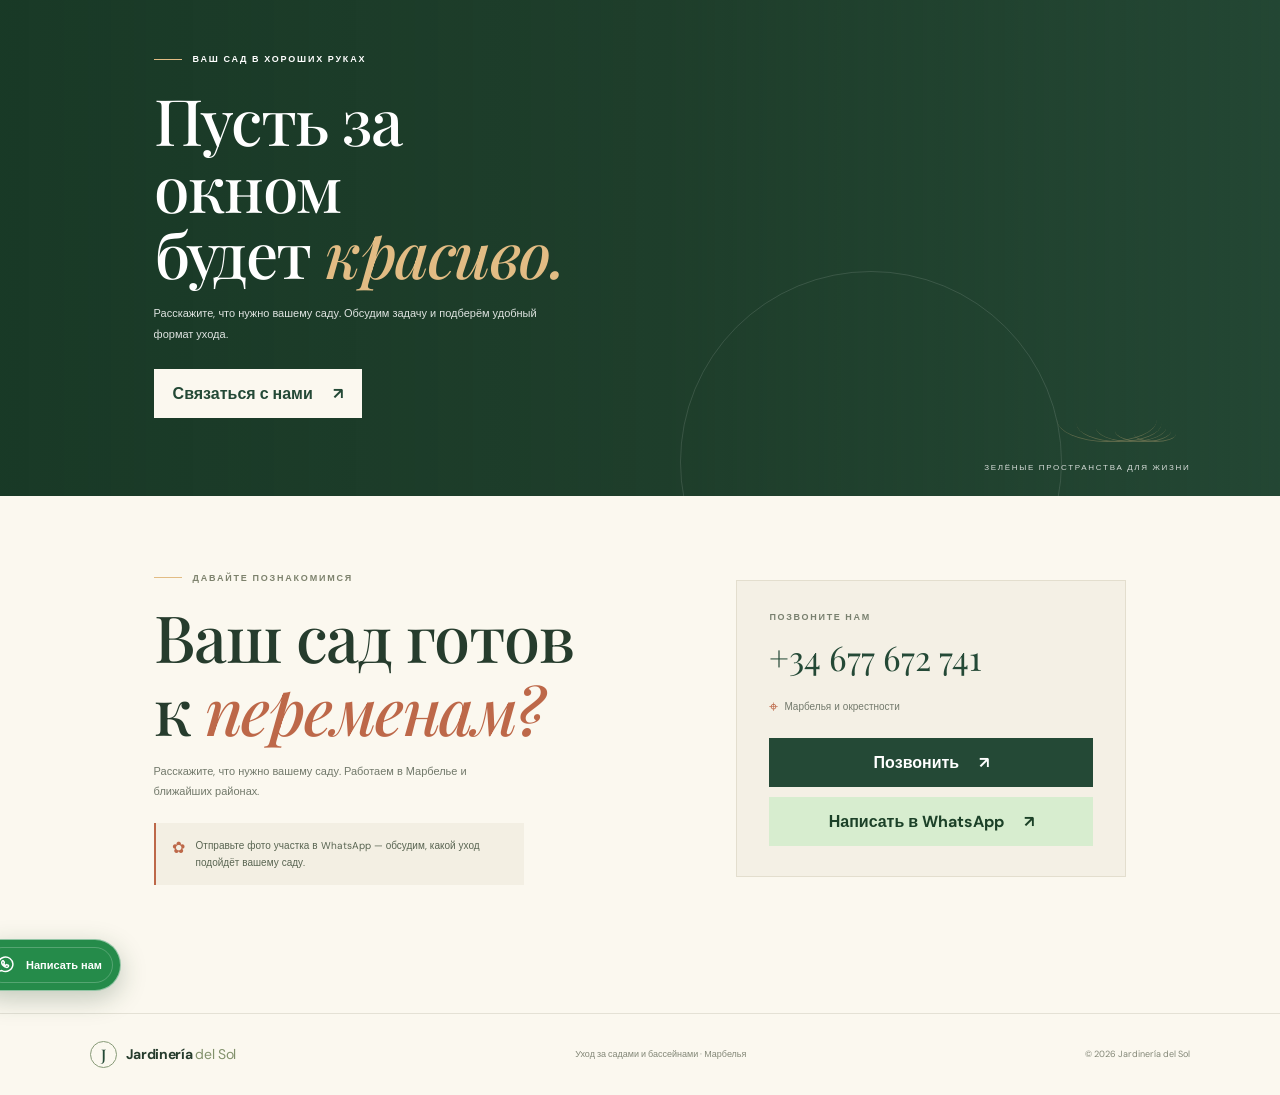
==== commit 790470be: "Add files via upload" ====
--- a/index.html
+++ b/index.html
@@ -49,6 +49,7 @@
       </a>
       <nav class="main-nav" id="main-nav" aria-label="Основная навигация" data-i18n-aria-label="navAria">
         <a href="#servicios" data-i18n="navServices">Услуги</a>
+        <a href="works.html" data-i18n="navWorks">Работы</a>
         <a href="#nosotros" data-i18n="navAbout">О нас</a>
         <a href="#contacto" data-i18n="navContact">Контакты</a>
         <a class="nav-cta" href="#contacto"><span data-i18n="navCta">Заказать уход</span><span aria-hidden="true">↗</span></a>
--- a/style.css
+++ b/style.css
@@ -275,6 +275,122 @@
   *, *::before, *::after { transition-duration: .01ms !important; }
 }
 
+.works-page { overflow: hidden; }
+.works-heading {
+  position: relative; padding: clamp(72px, 10vw, 138px) 12% 58px;
+  overflow: hidden; background: var(--paper);
+}
+.works-heading h1 {
+  position: relative; z-index: 1; max-width: 760px; margin-bottom: 30px;
+  color: var(--ink); font-size: clamp(58px, 8vw, 100px); line-height: .98;
+}
+.works-heading h1 em { color: var(--terra); }
+.works-heading .eyebrow { color: #777d70; }
+.works-heading-bottom {
+  position: relative; z-index: 1; display: flex; align-items: end;
+  justify-content: space-between; gap: 30px;
+}
+.works-heading-bottom > p {
+  max-width: 410px; margin: 0; color: #72796b; font-size: 12px; line-height: 1.9;
+}
+.works-heading-bottom .underlined-link { flex: 0 0 auto; margin: 0; }
+.works-heading-mark {
+  position: absolute; right: 7%; bottom: -100px; color: rgba(189,104,73,.08);
+  font-size: clamp(220px, 36vw, 470px); line-height: 1;
+}
+.works-gallery-section { padding: 58px 8% 100px; background: var(--cream); }
+.works-grid { display: grid; grid-template-columns: repeat(3, minmax(0, 1fr)); gap: 18px; }
+.works-card {
+  position: relative; min-width: 0; margin: 0; overflow: hidden;
+  background: #e8e4d8; box-shadow: 0 12px 30px rgba(46,54,39,.09);
+}
+.works-card button {
+  position: relative; display: block; width: 100%; padding: 0; overflow: hidden;
+  border: 0; background: transparent; cursor: zoom-in;
+}
+.works-card button::after {
+  position: absolute; inset: 30% 0 0; content: "";
+  background: linear-gradient(transparent, rgba(20,35,25,.48));
+}
+.works-card img {
+  width: 100%; height: auto; aspect-ratio: 1.28; object-fit: cover;
+  transition: transform .7s cubic-bezier(.2,.7,.2,1), filter .5s;
+}
+.works-card:nth-child(5n + 1) img,
+.works-card:nth-child(5n + 4) img { aspect-ratio: 1.02; }
+.works-card:nth-child(5n + 2) img { aspect-ratio: 1.5; }
+.works-card:nth-child(5n) img { aspect-ratio: .9; }
+.works-card button:hover img,
+.works-card button:focus-visible img { transform: scale(1.045); filter: saturate(1.08); }
+.works-card button:focus-visible { outline: 3px solid var(--terra); outline-offset: -3px; }
+.works-card figcaption {
+  position: absolute; right: 0; bottom: 0; left: 0; display: flex;
+  align-items: center; gap: 12px; padding: 17px 18px; color: white;
+  font-size: 8px; font-weight: 700; letter-spacing: 1.5px; pointer-events: none;
+}
+.works-card figcaption span:first-child { color: #e7c89f; }
+.works-cta {
+  display: flex; min-height: 330px; align-items: center; justify-content: center;
+  flex-direction: column; padding: 70px 7%; color: white; text-align: center;
+  background: var(--forest);
+}
+.works-cta .eyebrow { color: rgba(255,255,255,.72); }
+.works-cta h2 {
+  margin: 0 0 25px; font-family: var(--serif); font-size: clamp(40px, 6vw, 66px);
+  font-weight: 500; letter-spacing: -1.5px;
+}
+.works-lightbox {
+  position: relative; width: min(1120px, calc(100vw - 32px));
+  max-width: none; max-height: min(92vh, 900px); padding: 50px 72px 56px;
+  overflow: hidden; border: 1px solid rgba(255,255,255,.15); color: white;
+  background: #17241b; box-shadow: 0 24px 90px rgba(0,0,0,.4);
+}
+.works-lightbox::backdrop { background: rgba(11,19,14,.86); backdrop-filter: blur(7px); }
+.works-lightbox-image {
+  width: 100%; height: min(76vh, 760px); object-fit: contain;
+}
+.works-lightbox-close,
+.works-lightbox-arrow {
+  position: absolute; z-index: 1; display: grid; place-items: center;
+  border: 1px solid rgba(255,255,255,.32); color: white;
+  background: rgba(24,40,29,.7); cursor: pointer; transition: background .2s, transform .2s;
+}
+.works-lightbox-close:hover,
+.works-lightbox-arrow:hover { background: var(--terra); transform: scale(1.06); }
+.works-lightbox-close { top: 14px; right: 14px; width: 38px; height: 38px; border-radius: 50%; font-size: 25px; }
+.works-lightbox-arrow { top: 50%; width: 42px; height: 54px; border-radius: 2px; font-size: 34px; transform: translateY(-50%); }
+.works-lightbox-arrow:hover { transform: translateY(-50%) scale(1.06); }
+.works-lightbox-previous { left: 14px; }
+.works-lightbox-next { right: 14px; }
+.works-lightbox-counter {
+  position: absolute; bottom: 19px; left: 50%; color: rgba(255,255,255,.8);
+  font-size: 10px; letter-spacing: 2px; transform: translateX(-50%);
+}
+
+@media (max-width: 1050px) {
+  .works-heading { padding-right: 8%; padding-left: 8%; }
+  .works-grid { grid-template-columns: repeat(2, minmax(0, 1fr)); gap: 14px; }
+}
+@media (max-width: 760px) {
+  .works-heading { padding: 72px 7% 42px; }
+  .works-heading h1 { font-size: clamp(55px, 12vw, 78px); }
+  .works-heading-bottom { align-items: flex-start; flex-direction: column; gap: 18px; }
+  .works-heading-mark { right: -14%; bottom: -50px; font-size: 260px; }
+  .works-gallery-section { padding: 35px 5% 68px; }
+  .works-grid { gap: 10px; }
+  .works-card figcaption { gap: 8px; padding: 11px 10px; font-size: 7px; letter-spacing: .8px; }
+  .works-lightbox { width: calc(100vw - 16px); padding: 58px 42px; }
+  .works-lightbox-image { height: min(70vh, 700px); }
+  .works-lightbox-previous { left: 5px; }
+  .works-lightbox-next { right: 5px; }
+}
+@media (max-width: 420px) {
+  .works-grid { grid-template-columns: 1fr; }
+  .works-card:nth-child(n) img { aspect-ratio: 1.25; }
+  .works-lightbox { padding-right: 36px; padding-left: 36px; }
+  .works-lightbox-arrow { width: 32px; height: 45px; font-size: 27px; }
+}
+
 /* Premium motion and atmosphere */
 :root {
   --ease-out: cubic-bezier(.16, 1, .3, 1);
